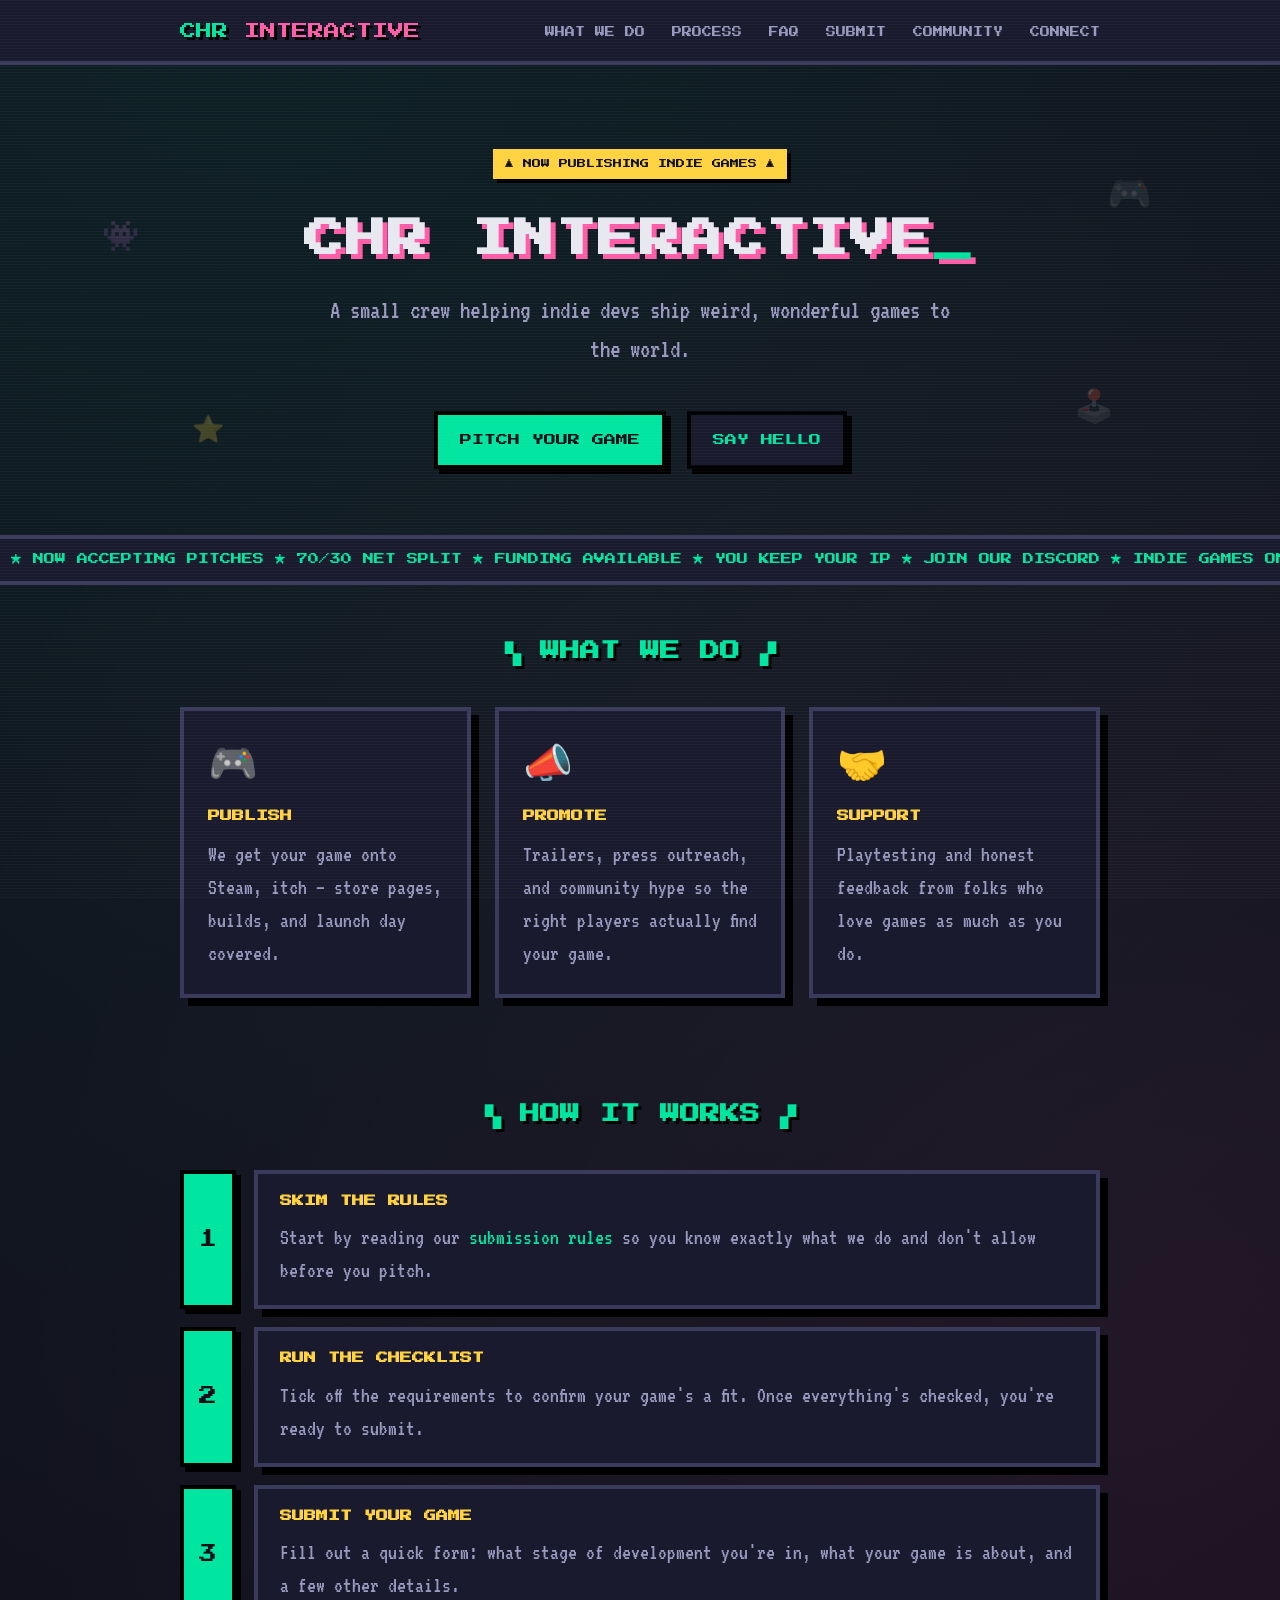
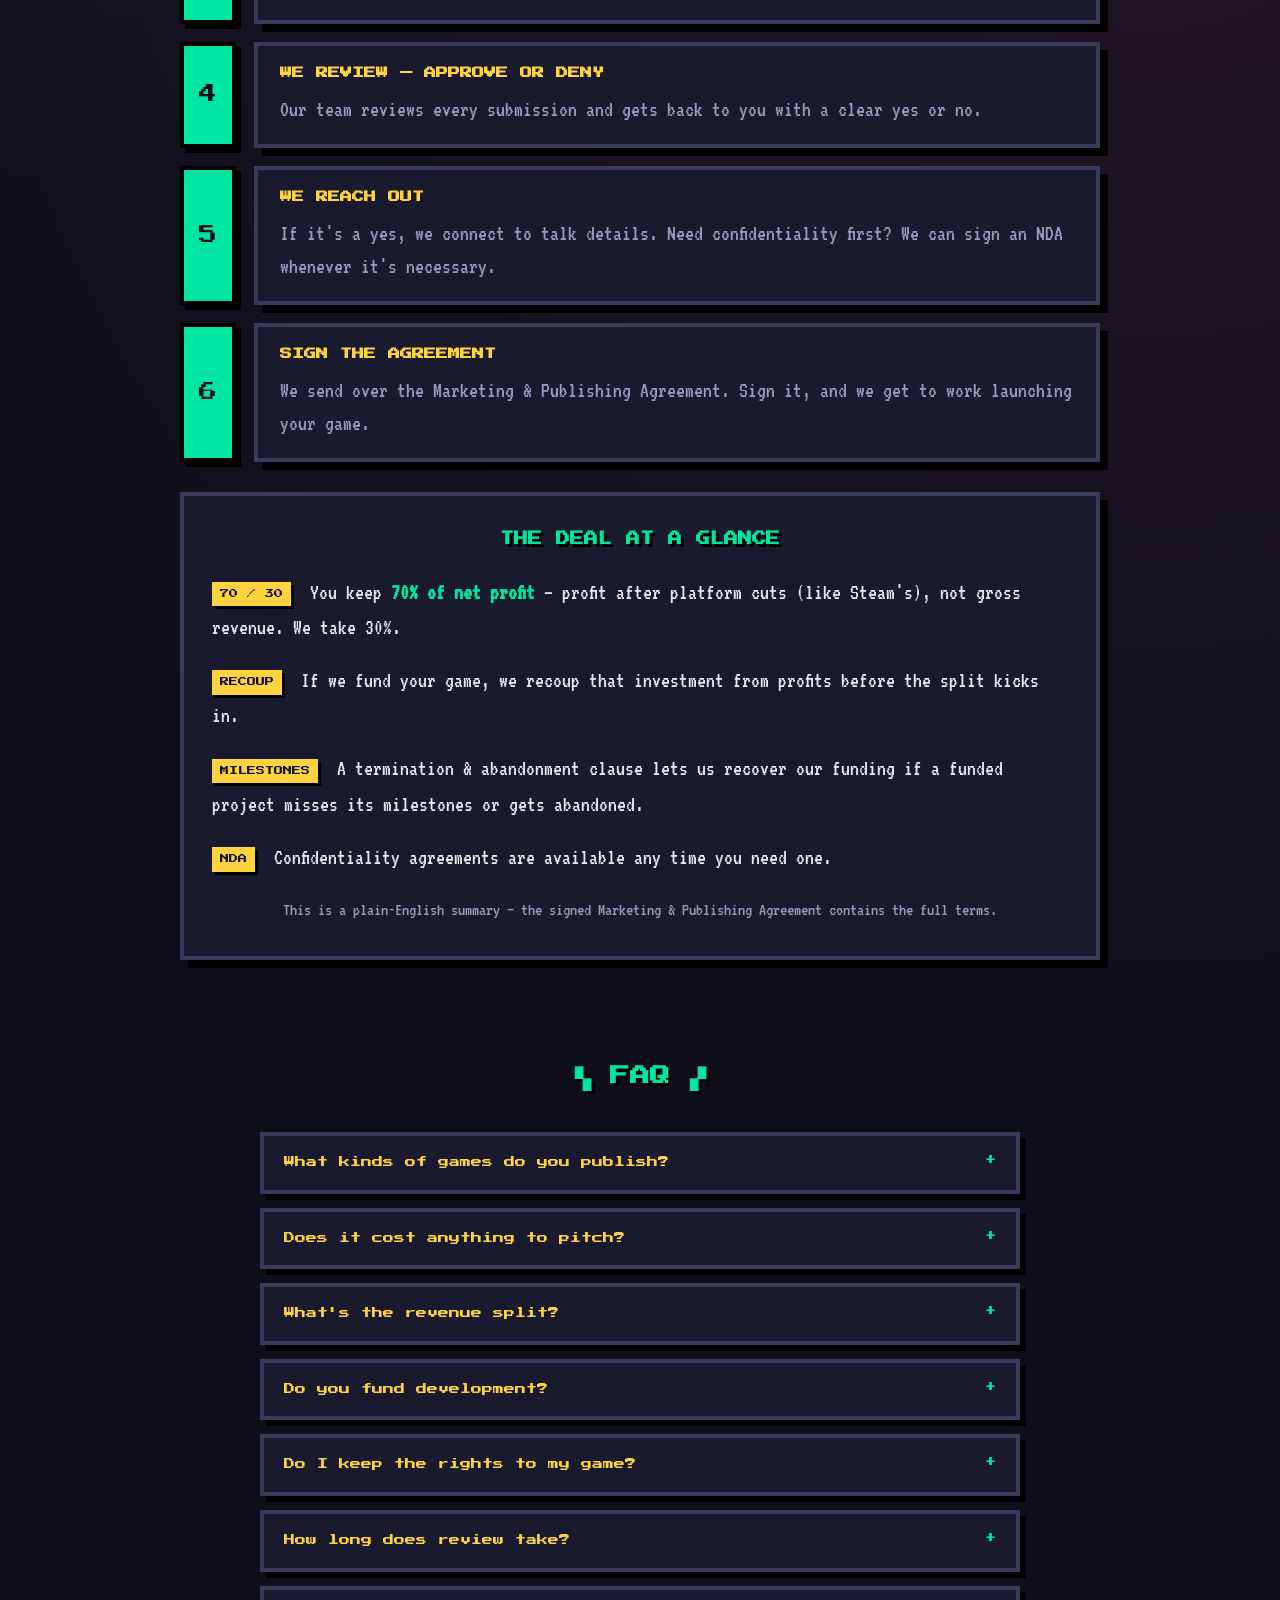
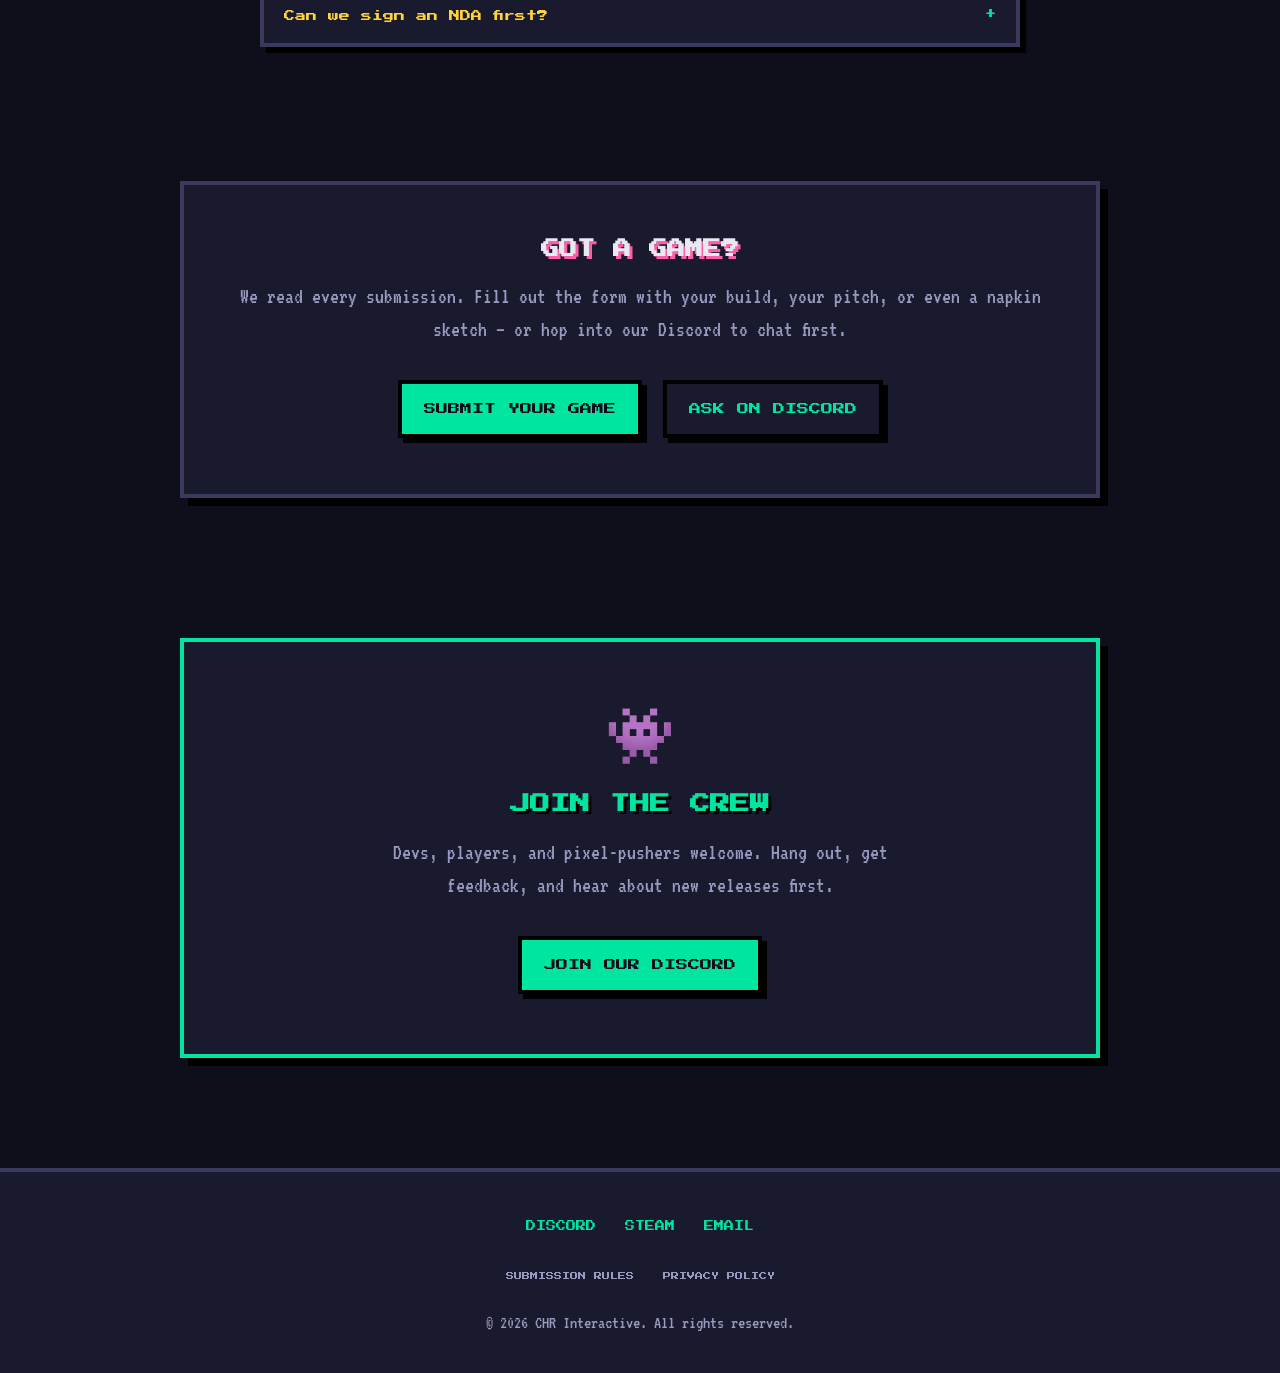
==== index.html @ 5a2d6a87 "Add easter eggs, FAQ, and retro flair - Konami code easter egg: pixel confetti + achievement toast (" ====
<!doctype html>
<html lang="en">
<head>
<meta charset="utf-8" />
<meta name="viewport" content="width=device-width, initial-scale=1" />

<title>CHR Interactive — Indie Game Publishing</title>
<meta name="description" content="CHR Interactive is a small indie game publishing group. We help developers publish, promote, and support their games." />
<meta name="author" content="CHR Interactive" />
<meta name="theme-color" content="#0f0f1b" />
<link rel="canonical" href="https://chrinteractive.com/" />

<!-- Open Graph / social sharing -->
<meta property="og:type" content="website" />
<meta property="og:site_name" content="CHR Interactive" />
<meta property="og:title" content="CHR Interactive — Indie Game Publishing" />
<meta property="og:description" content="A small indie game publishing group helping developers publish, promote, and support their games." />
<meta property="og:url" content="https://chrinteractive.com/" />
<meta property="og:image" content="https://chrinteractive.com/og-image.png" />
<meta name="twitter:card" content="summary_large_image" />
<meta name="twitter:title" content="CHR Interactive — Indie Game Publishing" />
<meta name="twitter:description" content="A small indie game publishing group helping developers publish, promote, and support their games." />
<meta name="twitter:image" content="https://chrinteractive.com/og-image.png" />

<link rel="icon" type="image/png" href="favicon.png" />
<link rel="apple-touch-icon" href="favicon-180.png" />

<link rel="preconnect" href="https://fonts.googleapis.com" />
<link rel="preconnect" href="https://fonts.gstatic.com" crossorigin />
<link href="https://fonts.googleapis.com/css2?family=Press+Start+2P&family=VT323&display=swap" rel="stylesheet" />

<link rel="stylesheet" href="css/index-style.css" />
</head>
<body>

<header class="nav">
  <div class="nav-inner">
    <a href="index.html" class="logo">CHR<span> INTERACTIVE</span></a>
    <nav class="links">
      <a href="#what">WHAT WE DO</a>
      <a href="#process">PROCESS</a>
      <a href="#faq">FAQ</a>
      <a href="submit.html">SUBMIT</a>
      <a href="#community">COMMUNITY</a>
      <a href="#connect">CONNECT</a>
    </nav>
  </div>
</header>

<section class="hero">
  <div class="sprites" aria-hidden="true">
    <span class="sprite s1">👾</span>
    <span class="sprite s2">🎮</span>
    <span class="sprite s3">⭐</span>
    <span class="sprite s4">🕹️</span>
  </div>
  <div class="wrap">
    <div class="badge">▲ NOW PUBLISHING INDIE GAMES ▲</div>
    <h1>CHR INTERACTIVE<span class="cursor">_</span></h1>
    <p class="tagline">A small crew helping indie devs ship weird, wonderful games to the world.</p>
    <div>
      <a class="btn btn-primary" href="submit.html">PITCH YOUR GAME</a>
      <a class="btn btn-secondary" href="https://discord.gg/XTZpM9Cbn4" target="_blank" rel="noopener">SAY HELLO</a>
    </div>
  </div>
</section>

<div class="ticker" aria-hidden="true">
  <div class="ticker-track">
    <span>&nbsp;★ NOW ACCEPTING PITCHES ★ 70/30 NET SPLIT ★ FUNDING AVAILABLE ★ YOU KEEP YOUR IP ★ JOIN OUR DISCORD ★ INDIE GAMES ONLY ★&nbsp;</span>
    <span>&nbsp;★ NOW ACCEPTING PITCHES ★ 70/30 NET SPLIT ★ FUNDING AVAILABLE ★ YOU KEEP YOUR IP ★ JOIN OUR DISCORD ★ INDIE GAMES ONLY ★&nbsp;</span>
  </div>
</div>

<section id="what">
  <div class="wrap">
    <h2 class="section-title">▚ WHAT WE DO ▞</h2>
    <div class="grid">
      <div class="panel card">
        <div class="icon">🎮</div>
        <h3>PUBLISH</h3>
        <p>We get your game onto Steam, itch — store pages, builds, and launch day covered.</p>
      </div>
      <div class="panel card">
        <div class="icon">📣</div>
        <h3>PROMOTE</h3>
        <p>Trailers, press outreach, and community hype so the right players actually find your game.</p>
      </div>
      <div class="panel card">
        <div class="icon">🤝</div>
        <h3>SUPPORT</h3>
        <p>Playtesting and honest feedback from folks who love games as much as you do.</p>
      </div>
    </div>
  </div>
</section>

<section id="process">
  <div class="wrap">
    <h2 class="section-title">▚ HOW IT WORKS ▞</h2>

    <ol class="steps">
      <li class="step">
        <div class="step-num">1</div>
        <div class="panel step-body">
          <h3>SKIM THE RULES</h3>
          <p>Start by reading our <a href="rules.html">submission rules</a> so you know exactly what we do and don't allow before you pitch.</p>
        </div>
      </li>
      <li class="step">
        <div class="step-num">2</div>
        <div class="panel step-body">
          <h3>RUN THE CHECKLIST</h3>
          <p>Tick off the requirements to confirm your game's a fit. Once everything's checked, you're ready to submit.</p>
        </div>
      </li>
      <li class="step">
        <div class="step-num">3</div>
        <div class="panel step-body">
          <h3>SUBMIT YOUR GAME</h3>
          <p>Fill out a quick form: what stage of development you're in, what your game is about, and a few other details.</p>
        </div>
      </li>
      <li class="step">
        <div class="step-num">4</div>
        <div class="panel step-body">
          <h3>WE REVIEW &mdash; APPROVE OR DENY</h3>
          <p>Our team reviews every submission and gets back to you with a clear yes or no.</p>
        </div>
      </li>
      <li class="step">
        <div class="step-num">5</div>
        <div class="panel step-body">
          <h3>WE REACH OUT</h3>
          <p>If it's a yes, we connect to talk details. Need confidentiality first? We can sign an NDA whenever it's necessary.</p>
        </div>
      </li>
      <li class="step">
        <div class="step-num">6</div>
        <div class="panel step-body">
          <h3>SIGN THE AGREEMENT</h3>
          <p>We send over the Marketing &amp; Publishing Agreement. Sign it, and we get to work launching your game.</p>
        </div>
      </li>
    </ol>

    <div class="panel deal">
      <h3>THE DEAL AT A GLANCE</h3>
      <ul>
        <li><span class="tag">70 / 30</span> You keep <b>70% of net profit</b> &mdash; profit after platform cuts (like Steam's), not gross revenue. We take 30%.</li>
        <li><span class="tag">RECOUP</span> If we fund your game, we recoup that investment from profits before the split kicks in.</li>
        <li><span class="tag">MILESTONES</span> A termination &amp; abandonment clause lets us recover our funding if a funded project misses its milestones or gets abandoned.</li>
        <li><span class="tag">NDA</span> Confidentiality agreements are available any time you need one.</li>
      </ul>
      <p class="fineprint">This is a plain-English summary &mdash; the signed Marketing &amp; Publishing Agreement contains the full terms.</p>
    </div>
  </div>
</section>

<section id="faq">
  <div class="wrap">
    <h2 class="section-title">▚ FAQ ▞</h2>
    <div class="faq">
      <details class="faq-item">
        <summary>What kinds of games do you publish?</summary>
        <p>Original indie games with a clear hook &mdash; any genre. We focus on PC/Steam and itch.io, and we're open to console ports where it makes sense.</p>
      </details>
      <details class="faq-item">
        <summary>Does it cost anything to pitch?</summary>
        <p>Nope. Pitching is completely free, and we read every submission that comes in.</p>
      </details>
      <details class="faq-item">
        <summary>What's the revenue split?</summary>
        <p>70/30 in your favor, calculated on <b>net</b> profit &mdash; that's after platform cuts (like Steam's 30%), not gross revenue.</p>
      </details>
      <details class="faq-item">
        <summary>Do you fund development?</summary>
        <p>Sometimes &mdash; it's case by case. If we do fund your game, we recoup that investment from profits before the split kicks in.</p>
      </details>
      <details class="faq-item">
        <summary>Do I keep the rights to my game?</summary>
        <p>Yes. You keep ownership of your game and its IP. We handle publishing and marketing under the agreement &mdash; we don't take your game from you.</p>
      </details>
      <details class="faq-item">
        <summary>How long does review take?</summary>
        <p>We aim to get back to you within a couple of weeks. Busy stretches can take a little longer, but you'll always hear from us.</p>
      </details>
      <details class="faq-item">
        <summary>Can we sign an NDA first?</summary>
        <p>Absolutely. Flag it on your submission and we'll sort out a confidentiality agreement before you share anything sensitive.</p>
      </details>
    </div>
  </div>
</section>

<section id="pitch">
  <div class="wrap">
    <div class="panel cta">
      <h2>GOT A GAME?</h2>
      <p>We read every submission. Fill out the form with your build, your pitch, or even a napkin sketch &mdash; or hop into our Discord to chat first.</p>
      <a class="btn btn-primary" href="submit.html">SUBMIT YOUR GAME</a>
      <a class="btn btn-secondary" href="https://discord.gg/XTZpM9Cbn4" target="_blank" rel="noopener">ASK ON DISCORD</a>
    </div>
  </div>
</section>

<section id="community">
  <div class="wrap">
    <div class="panel community">
      <div class="community-icon">👾</div>
      <h2>JOIN THE CREW</h2>
      <p>Devs, players, and pixel-pushers welcome. Hang out, get feedback, and hear about new releases first.</p>
      <a class="btn btn-primary" href="https://discord.gg/XTZpM9Cbn4" target="_blank" rel="noopener">JOIN OUR DISCORD</a>
    </div>
  </div>
</section>

<footer id="connect">
  <div class="social">
    <a href="https://discord.gg/XTZpM9Cbn4" target="_blank" rel="noopener">DISCORD</a>
    <a href="https://steamcommunity.com/groups/chrinteractive" target="_blank" rel="noopener">STEAM</a>
    <a href="mailto:contact@chrinteractive.com">EMAIL</a>
  </div>
  <div class="footer-nav">
    <a href="rules.html">SUBMISSION RULES</a>
    <a href="privacy.html">PRIVACY POLICY</a>
  </div>
  <div class="copy">© 2026 CHR Interactive. All rights reserved.</div>
</footer>

<script src="js/site.js" defer></script>
</body>
</html>
---- css/index-style.css ----
/* ============================================================= *
 * THEME TOKENS — change these to re-skin the whole site         *
 * ============================================================= */
:root {
  --bg:        #0f0f1b;   /* page background        */
  --bg-panel:  #1a1a2e;   /* card / panel fill      */
  --ink:       #e8e8f0;   /* main text              */
  --ink-dim:   #9a9ac0;   /* muted text            */
  --accent:    #00e5a0;   /* primary accent (green) */
  --accent-2:  #ff5ca8;   /* secondary accent (pink)*/
  --accent-3:  #ffd23f;   /* highlight (yellow)     */
  --border:    #3a3a5c;   /* pixel borders          */
  --shadow:    #000000;   /* hard drop shadow       */
}

* { box-sizing: border-box; }

html { scroll-behavior: smooth; }

body {
  margin: 0;
  background:
    radial-gradient(circle at 20% 0%, rgba(0,229,160,0.08), transparent 40%),
    radial-gradient(circle at 90% 30%, rgba(255,92,168,0.08), transparent 40%),
    var(--bg);
  color: var(--ink);
  font-family: 'VT323', monospace;
  font-size: 22px;
  line-height: 1.5;
  -webkit-font-smoothing: none;
  image-rendering: pixelated;
}

/* Faint CRT scanline overlay */
body::after {
  content: "";
  position: fixed;
  inset: 0;
  pointer-events: none;
  background: repeating-linear-gradient(
    to bottom,
    rgba(255,255,255,0.03) 0px,
    rgba(255,255,255,0.03) 1px,
    transparent 1px,
    transparent 3px
  );
  z-index: 9999;
}

h1, h2, h3, .pixel {
  font-family: 'Press Start 2P', monospace;
  line-height: 1.6;
}

a { color: var(--accent); text-decoration: none; }
a:hover { color: var(--accent-3); }

/* ---- Cursor + interaction states ---- */
a, button, .btn, select, .check, .single-check, input[type="checkbox"] { cursor: pointer; }
button:disabled, .btn:disabled { cursor: not-allowed; opacity: 0.6; }
/* clear keyboard-focus outline for accessibility */
a:focus-visible, button:focus-visible, .btn:focus-visible,
input:focus-visible, select:focus-visible, textarea:focus-visible {
  outline: 3px solid var(--accent-3);
  outline-offset: 2px;
}

.wrap { max-width: 960px; margin: 0 auto; padding: 0 20px; }

/* ---- Pixel border + hard shadow helper ---- */
.panel {
  background: var(--bg-panel);
  border: 4px solid var(--border);
  box-shadow: 8px 8px 0 var(--shadow);
}

/* ============================================================= *
 * NAV                                                           *
 * ============================================================= */
header.nav {
  border-bottom: 4px solid var(--border);
  background: var(--bg-panel);
  position: sticky;
  top: 0;
  z-index: 50;
}
.nav-inner {
  display: flex;
  align-items: center;
  justify-content: space-between;
  padding: 14px 20px;
  max-width: 960px;
  margin: 0 auto;
}
.logo {
  font-family: 'Press Start 2P', monospace;
  font-size: 16px;
  color: var(--accent);
  text-shadow: 3px 3px 0 var(--shadow);
}
.logo span { color: var(--accent-2); }
nav.links a {
  font-family: 'Press Start 2P', monospace;
  font-size: 10px;
  color: var(--ink-dim);
  margin-left: 18px;
}
nav.links a:hover { color: var(--accent-3); }

/* ============================================================= *
 * HERO                                                          *
 * ============================================================= */
.hero {
  text-align: center;
  padding: 80px 0 60px;
}
.hero .badge {
  display: inline-block;
  font-family: 'Press Start 2P', monospace;
  font-size: 9px;
  color: var(--bg);
  background: var(--accent-3);
  padding: 8px 12px;
  margin-bottom: 28px;
  box-shadow: 4px 4px 0 var(--shadow);
}
.hero h1 {
  font-size: 40px;
  margin: 0 0 20px;
  color: var(--ink);
  text-shadow: 5px 5px 0 var(--accent-2);
  letter-spacing: 2px;
}
.hero .tagline {
  font-size: 26px;
  color: var(--ink-dim);
  max-width: 620px;
  margin: 0 auto 36px;
}
.cursor { color: var(--accent); animation: blink 1s steps(2) infinite; }
@keyframes blink { 50% { opacity: 0; } }

.btn {
  display: inline-block;
  font-family: 'Press Start 2P', monospace;
  font-size: 12px;
  padding: 16px 22px;
  margin: 6px;
  border: 4px solid var(--shadow);
  box-shadow: 5px 5px 0 var(--shadow);
  transition: transform .05s, box-shadow .05s;
}
.btn:active { transform: translate(5px,5px); box-shadow: 0 0 0 var(--shadow); }
.btn-primary   { background: var(--accent);   color: var(--bg); }
.btn-primary:hover { color: var(--bg); background: var(--accent-3); }
.btn-secondary { background: var(--bg-panel); color: var(--accent); }
.btn-secondary:hover { color: var(--accent-3); }

/* ============================================================= *
 * SECTIONS                                                      *
 * ============================================================= */
section { padding: 50px 0; }
.section-title {
  font-size: 20px;
  color: var(--accent);
  text-align: center;
  margin: 0 0 40px;
  text-shadow: 3px 3px 0 var(--shadow);
}

.grid {
  display: grid;
  grid-template-columns: repeat(3, 1fr);
  gap: 24px;
}
.card { padding: 24px; }
.card .icon { font-size: 40px; margin-bottom: 12px; }
.card h3 { font-size: 12px; color: var(--accent-3); margin: 0 0 12px; }
.card p { color: var(--ink-dim); margin: 0; }

/* CTA band */
.cta {
  text-align: center;
  padding: 50px 30px;
  margin: 20px 0;
}
.cta h2 { font-size: 18px; margin: 0 0 16px; text-shadow: 3px 3px 0 var(--accent-2); }
.cta p { color: var(--ink-dim); margin: 0 0 28px; }

/* ============================================================= *
 * HOW IT WORKS — step timeline + deal panel                     *
 * ============================================================= */
.steps { list-style: none; margin: 0 0 30px; padding: 0; }
.step {
  display: flex;
  align-items: stretch;
  gap: 18px;
  margin-bottom: 18px;
}
.step-num {
  flex: 0 0 auto;
  width: 56px;
  display: flex;
  align-items: center;
  justify-content: center;
  font-family: 'Press Start 2P', monospace;
  font-size: 18px;
  color: var(--bg);
  background: var(--accent);
  border: 4px solid var(--shadow);
  box-shadow: 5px 5px 0 var(--shadow);
}
.step-body { flex: 1; padding: 18px 22px; }
.step-body h3 { font-size: 12px; color: var(--accent-3); margin: 0 0 10px; }
.step-body p { color: var(--ink-dim); margin: 0; }

.deal { padding: 32px 28px; }
.deal h3 {
  font-size: 14px;
  color: var(--accent);
  text-shadow: 3px 3px 0 var(--shadow);
  margin: 0 0 24px;
  text-align: center;
}
.deal ul { list-style: none; margin: 0; padding: 0; }
.deal li { color: var(--ink); margin-bottom: 18px; line-height: 1.6; }
.deal li b { color: var(--accent); }
.tag {
  display: inline-block;
  font-family: 'Press Start 2P', monospace;
  font-size: 9px;
  color: var(--bg);
  background: var(--accent-3);
  padding: 5px 8px;
  margin-right: 10px;
  box-shadow: 3px 3px 0 var(--shadow);
  vertical-align: middle;
  white-space: nowrap;
}
.fineprint {
  color: var(--ink-dim);
  font-size: 18px;
  text-align: center;
  margin: 22px 0 0;
}

/* ============================================================= *
 * COMMUNITY BANNER                                              *
 * ============================================================= */
.community {
  text-align: center;
  padding: 54px 30px;
  margin: 20px 0;
  border-color: var(--accent);
}
.community-icon { font-size: 56px; margin-bottom: 8px; }
.community h2 {
  font-size: 20px;
  margin: 0 0 16px;
  color: var(--accent);
  text-shadow: 3px 3px 0 var(--shadow);
}
.community p {
  color: var(--ink-dim);
  max-width: 560px;
  margin: 0 auto 28px;
}

/* ============================================================= *
 * SUBMIT FORM PAGE                                              *
 * ============================================================= */
.form-intro { text-align: center; padding: 60px 0 10px; }
.form-intro h1 {
  font-size: 28px;
  margin: 0 0 18px;
  color: var(--ink);
  text-shadow: 4px 4px 0 var(--accent-2);
  letter-spacing: 2px;
}
.form-intro p { color: var(--ink-dim); max-width: 640px; margin: 0 auto; }

.form-wrap { max-width: 720px; margin: 0 auto; padding: 30px 20px 60px; }
.form-card { padding: 32px 28px; }

.field { margin-bottom: 24px; }
.field .lbl {
  display: block;
  font-family: 'Press Start 2P', monospace;
  font-size: 10px;
  color: var(--accent-3);
  margin-bottom: 12px;
  line-height: 1.5;
}
.field .req { color: var(--accent-2); }

.field input[type="text"],
.field input[type="email"],
.field input[type="number"],
.field select,
.field textarea {
  width: 100%;
  font-family: 'VT323', monospace;
  font-size: 20px;
  color: var(--ink);
  background: var(--bg);
  border: 3px solid var(--border);
  padding: 12px 14px;
}
.field textarea { min-height: 120px; resize: vertical; }
.field input::placeholder,
.field textarea::placeholder { color: #63638a; }
.field input:focus,
.field select:focus,
.field textarea:focus {
  outline: none;
  border-color: var(--accent);
  box-shadow: 4px 4px 0 var(--shadow);
}
.field .hint { color: var(--ink-dim); font-size: 16px; margin-top: 6px; }

.checks {
  display: grid;
  grid-template-columns: repeat(2, 1fr);
  gap: 10px;
}
.check, .single-check {
  display: flex;
  align-items: center;
  gap: 10px;
  color: var(--ink);
}
.single-check { align-items: flex-start; }
.check input, .single-check input {
  width: 20px;
  height: 20px;
  accent-color: var(--accent);
  flex: 0 0 auto;
}

.submit-row { text-align: center; margin-top: 10px; }

/* Success screen shown after a submission goes through */
.submit-success { text-align: center; padding: 56px 30px; }
.submit-success .success-icon {
  display: inline-block;
  font-family: 'Press Start 2P', monospace;
  font-size: 26px;
  color: var(--bg);
  background: var(--accent);
  padding: 16px 20px;
  box-shadow: 6px 6px 0 var(--shadow);
  margin-bottom: 26px;
}
.submit-success h2 {
  font-size: 22px;
  margin: 0 0 18px;
  color: var(--ink);
  text-shadow: 4px 4px 0 var(--accent-2);
  letter-spacing: 2px;
}
.submit-success p { color: var(--ink-dim); max-width: 520px; margin: 0 auto 30px; }
.success-actions .btn { margin: 6px; }
.form-status {
  font-family: 'Press Start 2P', monospace;
  font-size: 11px;
  line-height: 1.7;
  margin: 20px auto 0;
  max-width: 520px;
}
.form-status.ok { color: var(--accent); }
.form-status.err { color: var(--accent-2); }
.form-status.sending { color: var(--accent-3); }

/* spam honeypot — hidden from humans */
.hp { position: absolute; left: -9999px; opacity: 0; }

@media (max-width: 760px) {
  .checks { grid-template-columns: 1fr; }
  .form-intro h1 { font-size: 22px; }
}

/* ============================================================= *
 * 404 PAGE                                                      *
 * ============================================================= */
.notfound { text-align: center; padding: 90px 0 80px; }
.notfound .err-code {
  font-family: 'Press Start 2P', monospace;
  font-size: 72px;
  color: var(--accent);
  text-shadow: 6px 6px 0 var(--accent-2);
  letter-spacing: 4px;
  margin-bottom: 24px;
}
.notfound h1 {
  font-size: 24px;
  color: var(--ink);
  text-shadow: 3px 3px 0 var(--shadow);
  margin: 0 0 20px;
}
.notfound p { color: var(--ink-dim); max-width: 520px; margin: 0 auto 34px; }
.notfound-actions .btn { margin: 6px; }
@media (max-width: 760px) { .notfound .err-code { font-size: 48px; } }

/* ============================================================= *
 * LEGAL / RULES PAGES                                           *
 * ============================================================= */
.legal { max-width: 820px; margin: 0 auto; padding: 20px 20px 50px; }
.legal .panel { padding: 32px 30px; margin-bottom: 24px; }
.legal h3 {
  font-family: 'Press Start 2P', monospace;
  font-size: 13px;
  color: var(--accent-3);
  margin: 0 0 20px;
  line-height: 1.6;
}
.legal p { color: var(--ink-dim); margin: 0 0 16px; }
.legal ol, .legal ul { color: var(--ink-dim); margin: 0 0 8px; padding-left: 24px; }
.legal li { margin-bottom: 12px; line-height: 1.6; }
.legal b { color: var(--accent); }
.legal a { color: var(--accent); }
.legal a:hover { color: var(--accent-3); }

.checklist { list-style: none; padding-left: 4px; }
.checklist li { position: relative; padding-left: 34px; }
.checklist li::before {
  content: "✓";
  position: absolute;
  left: 0;
  top: -2px;
  color: var(--bg);
  background: var(--accent);
  font-family: 'Press Start 2P', monospace;
  font-size: 10px;
  padding: 3px 5px;
  line-height: 1;
}
.legal .ready { color: var(--ink); margin-top: 18px; }
.legal .updated {
  color: var(--ink-dim);
  font-size: 16px;
  margin: 22px 0 0;
  text-align: center;
}

/* ============================================================= *
 * MARQUEE TICKER                                               *
 * ============================================================= */
.ticker {
  overflow: hidden;
  white-space: nowrap;
  background: var(--bg-panel);
  border-top: 4px solid var(--border);
  border-bottom: 4px solid var(--border);
}
.ticker-track {
  display: inline-flex;
  animation: ticker 24s linear infinite;
}
.ticker-track span {
  font-family: 'Press Start 2P', monospace;
  font-size: 11px;
  color: var(--accent);
  padding: 13px 0;
}
.ticker:hover .ticker-track { animation-play-state: paused; }
@keyframes ticker { from { transform: translateX(0); } to { transform: translateX(-50%); } }

/* ============================================================= *
 * HERO FLOATING SPRITES                                        *
 * ============================================================= */
.hero { position: relative; overflow: hidden; }
.hero .wrap { position: relative; z-index: 1; }
.sprites { position: absolute; inset: 0; pointer-events: none; z-index: 0; }
.sprite { position: absolute; opacity: 0.22; animation: float 6s ease-in-out infinite; }
.sprite.s1 { left: 8%;  top: 32%; font-size: 30px; animation-delay: 0s; }
.sprite.s2 { right: 10%; top: 22%; font-size: 36px; animation-delay: 1.2s; }
.sprite.s3 { left: 15%; bottom: 18%; font-size: 26px; animation-delay: 0.6s; }
.sprite.s4 { right: 13%; bottom: 22%; font-size: 32px; animation-delay: 1.8s; }
@keyframes float { 0%, 100% { transform: translateY(0); } 50% { transform: translateY(-16px); } }

/* ============================================================= *
 * FAQ ACCORDION                                                *
 * ============================================================= */
.faq { max-width: 760px; margin: 0 auto; }
.faq-item {
  background: var(--bg-panel);
  border: 4px solid var(--border);
  box-shadow: 6px 6px 0 var(--shadow);
  margin-bottom: 14px;
}
.faq-item summary {
  font-family: 'Press Start 2P', monospace;
  font-size: 11px;
  color: var(--accent-3);
  line-height: 1.6;
  padding: 18px 46px 18px 20px;
  cursor: pointer;
  position: relative;
  list-style: none;
}
.faq-item summary::-webkit-details-marker { display: none; }
.faq-item summary::after {
  content: "+";
  position: absolute;
  right: 20px;
  top: 16px;
  color: var(--accent);
}
.faq-item[open] summary::after { content: "–"; }
.faq-item p { color: var(--ink-dim); margin: 0; padding: 0 20px 20px; }

/* ============================================================= *
 * KONAMI EASTER EGG                                            *
 * ============================================================= */
.konami-toast {
  position: fixed;
  left: 50%;
  bottom: 40px;
  transform: translate(-50%, 40px);
  background: var(--bg-panel);
  border: 4px solid var(--accent);
  box-shadow: 6px 6px 0 var(--shadow);
  font-family: 'Press Start 2P', monospace;
  font-size: 12px;
  color: var(--accent-3);
  text-align: center;
  padding: 16px 24px;
  z-index: 10000;
  opacity: 0;
  transition: transform 0.3s steps(5), opacity 0.3s;
}
.konami-toast.show { transform: translate(-50%, 0); opacity: 1; }
.konami-toast span {
  display: block;
  margin-top: 10px;
  font-size: 10px;
  color: var(--accent);
}
.konami-pixel {
  position: fixed;
  top: -24px;
  z-index: 9998;
  pointer-events: none;
  animation-name: konami-fall;
  animation-timing-function: linear;
  animation-fill-mode: forwards;
}
@keyframes konami-fall {
  to { transform: translateY(106vh) rotate(360deg); opacity: 0.2; }
}

/* Respect users who prefer less motion */
@media (prefers-reduced-motion: reduce) {
  .ticker-track, .sprite { animation: none; }
}

/* ============================================================= *
 * FOOTER                                                        *
 * ============================================================= */
footer {
  border-top: 4px solid var(--border);
  background: var(--bg-panel);
  padding: 36px 20px;
  text-align: center;
  margin-top: 40px;
}
footer .social a {
  font-family: 'Press Start 2P', monospace;
  font-size: 10px;
  margin: 0 10px;
  display: inline-block;
  padding: 6px 0;
}
footer .footer-nav { margin-top: 16px; }
footer .footer-nav a {
  font-family: 'Press Start 2P', monospace;
  font-size: 8px;
  color: var(--ink-dim);
  margin: 0 10px;
  display: inline-block;
}
footer .footer-nav a:hover { color: var(--accent-3); }
footer .copy {
  color: var(--ink-dim);
  font-size: 18px;
  margin-top: 20px;
}

/* ---- Responsive ---- */
@media (max-width: 760px) {
  .grid { grid-template-columns: 1fr; }
  .hero h1 { font-size: 26px; }
  .hero .tagline { font-size: 22px; }
  nav.links { display: none; }
}
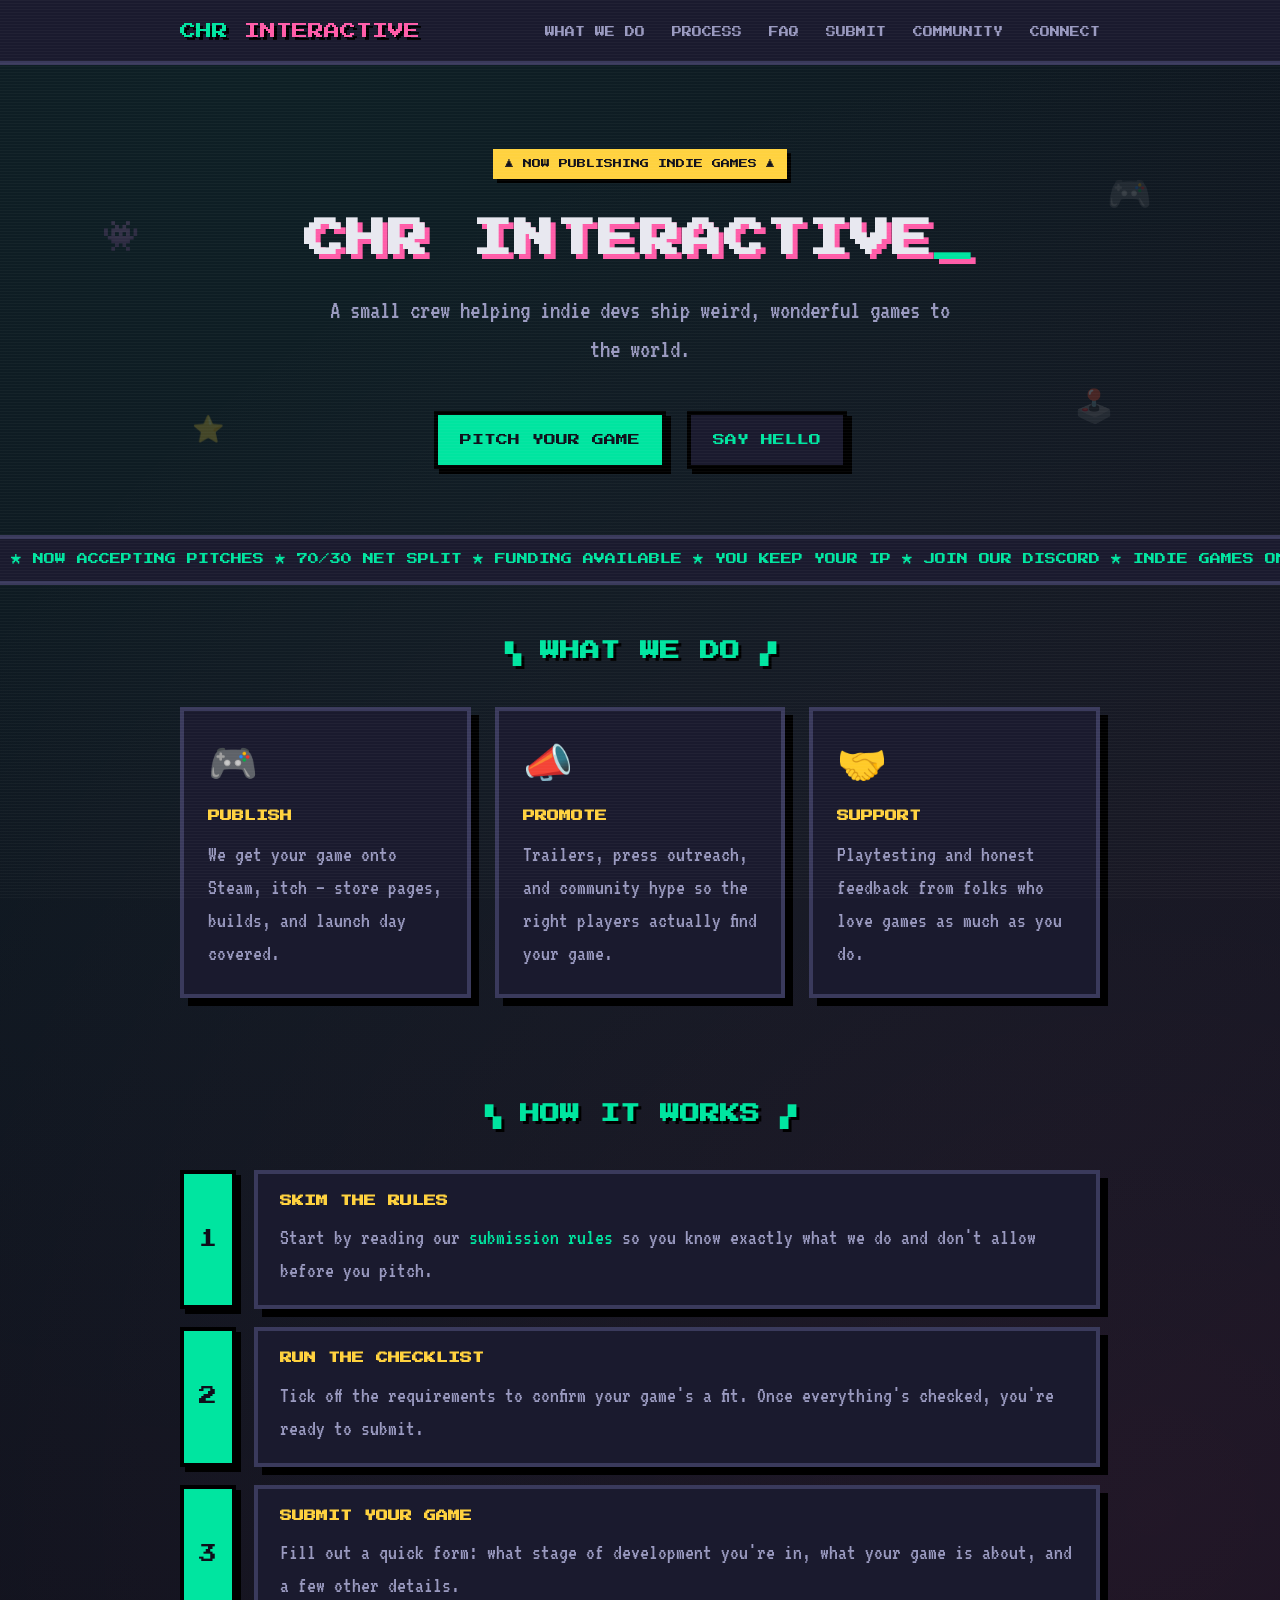
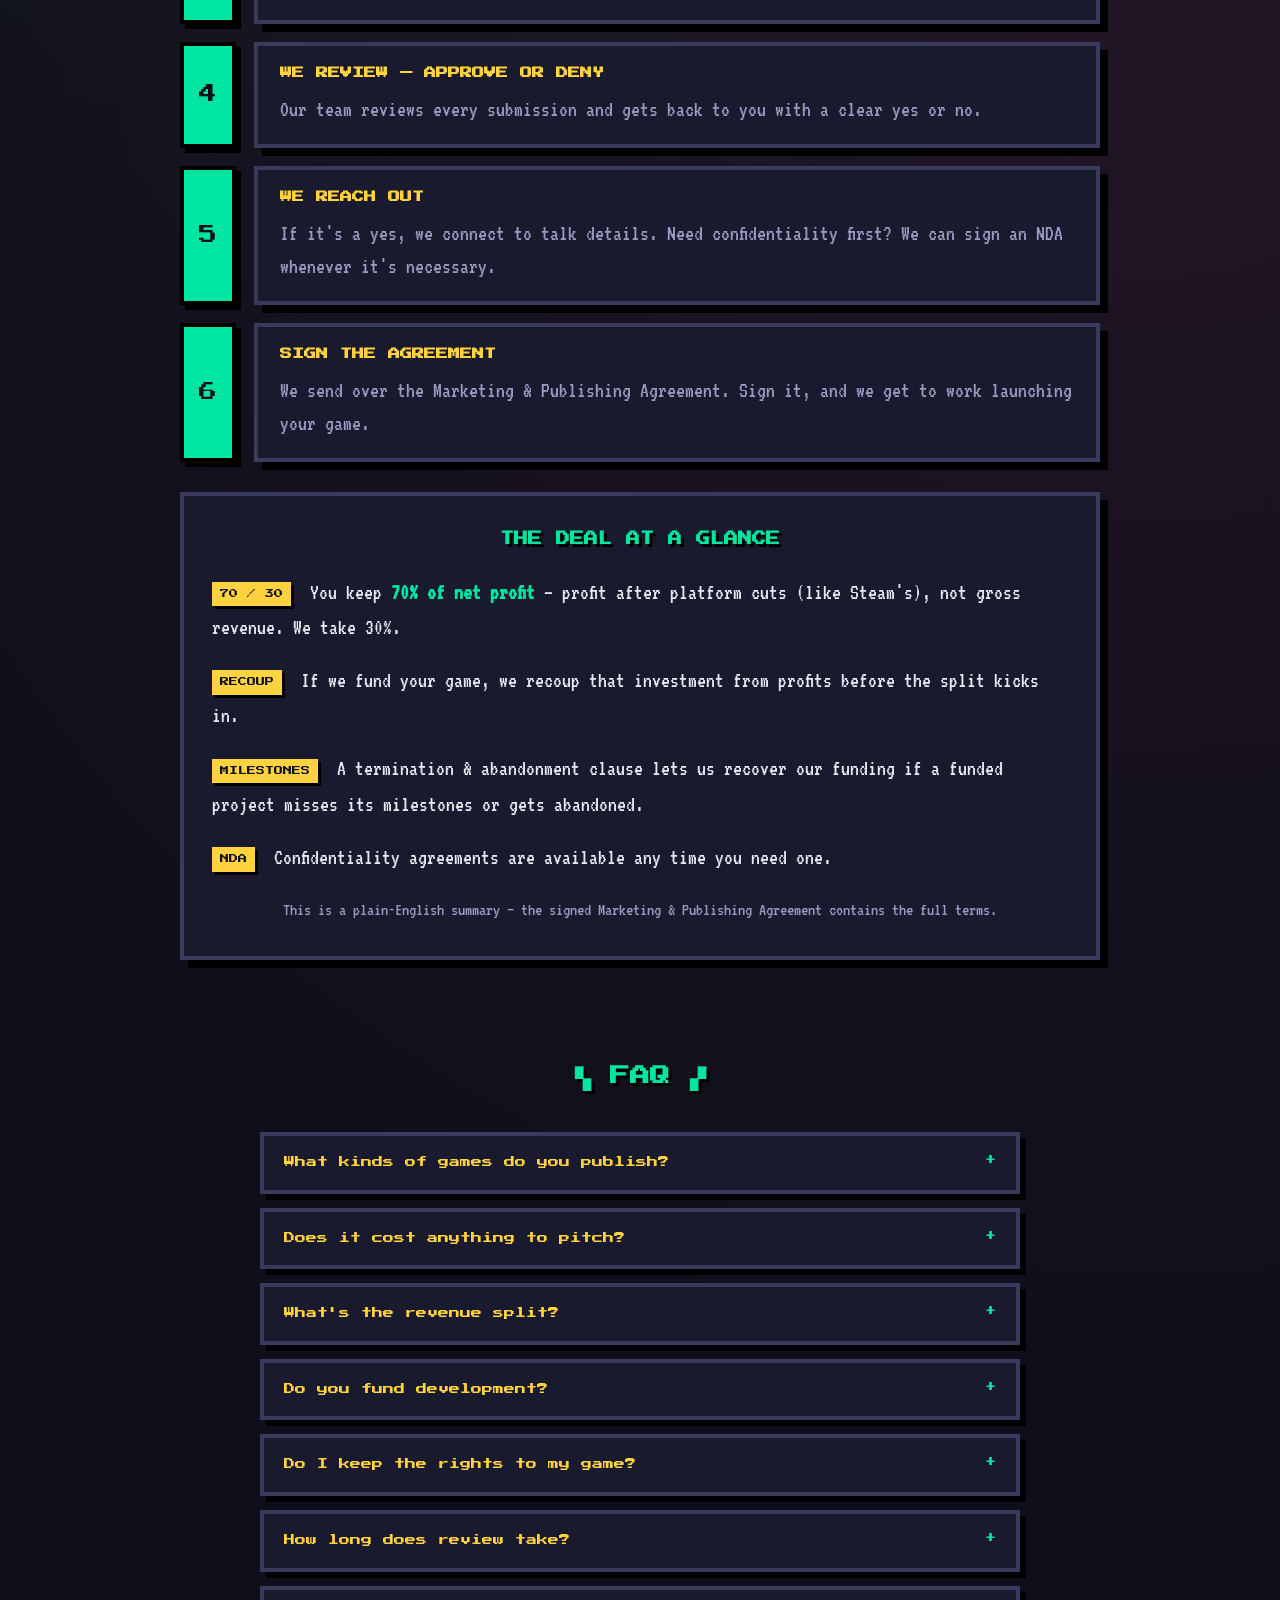
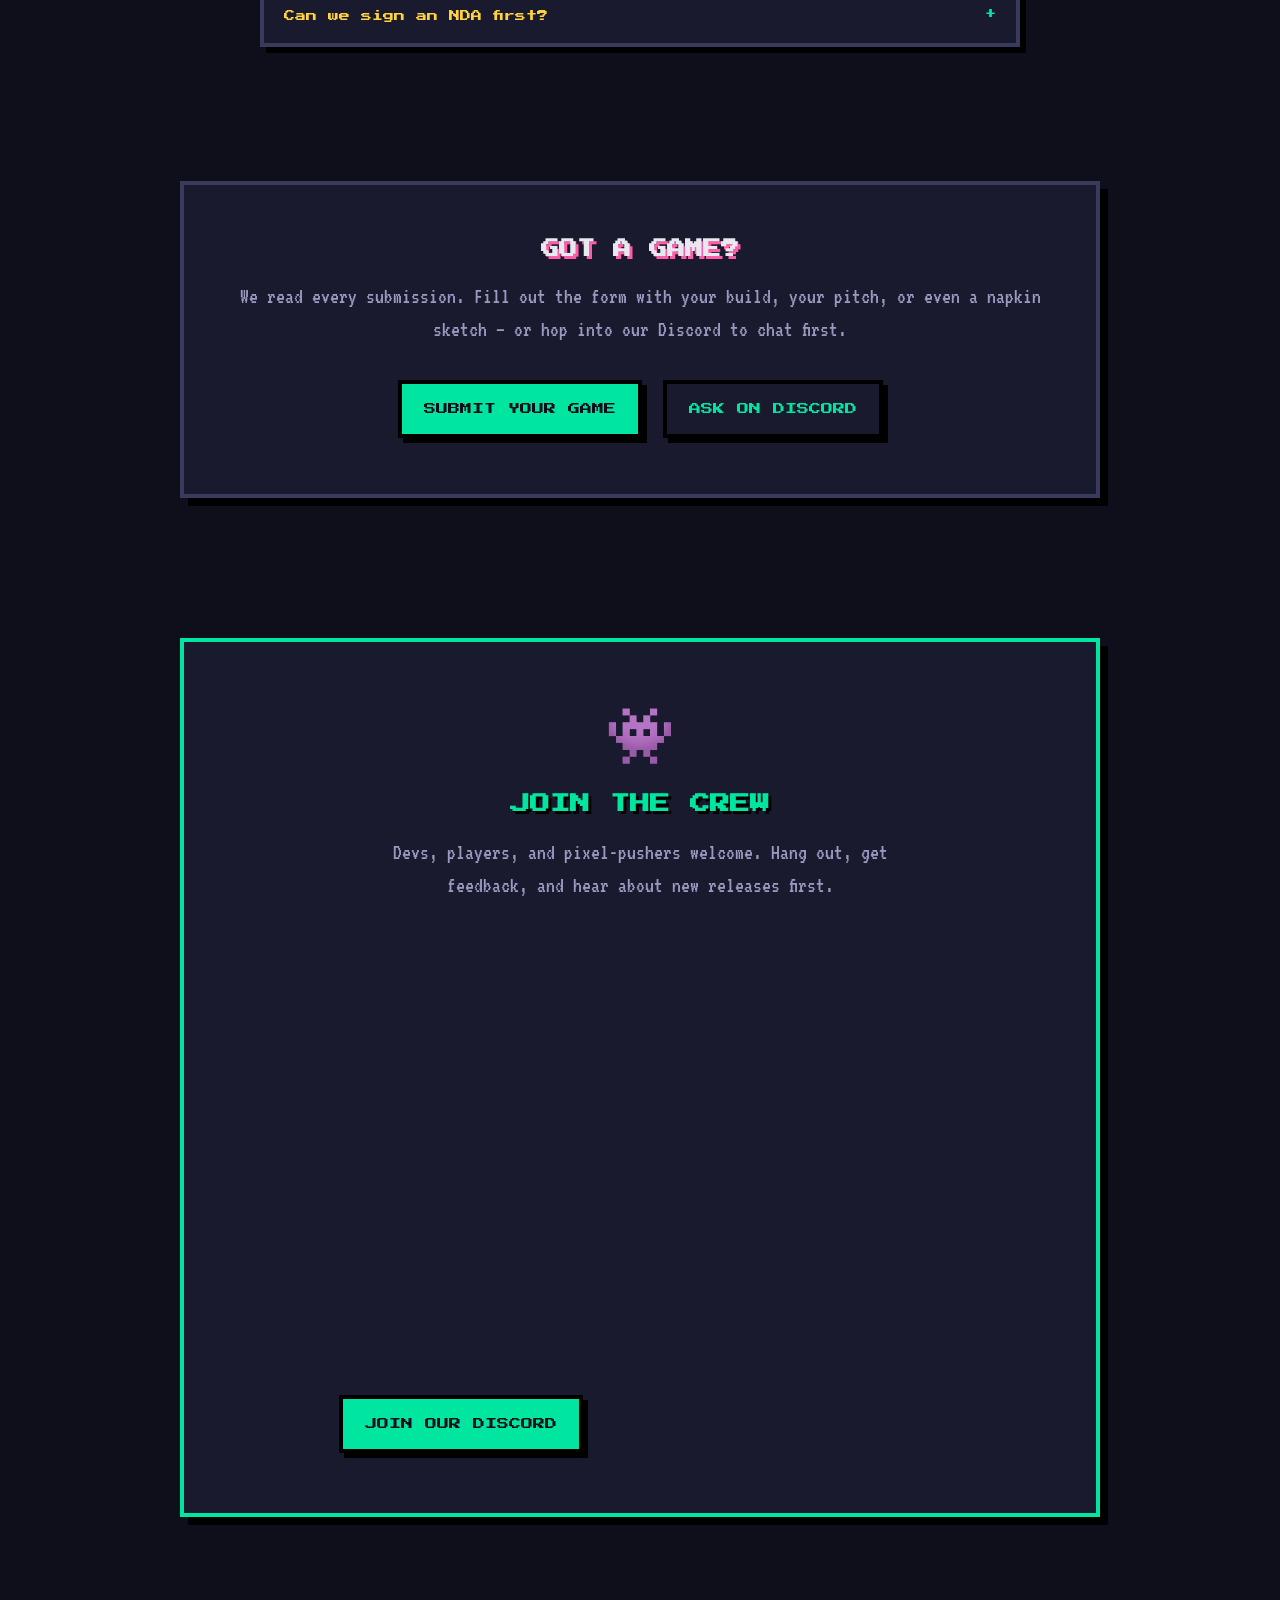
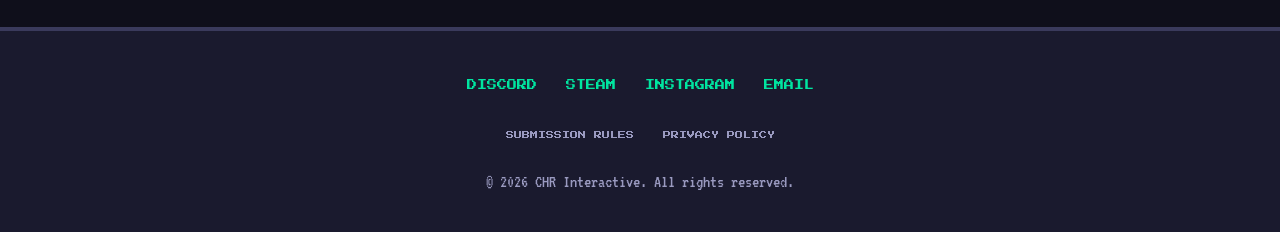
==== commit 3af2fd02: "Add Instagram link across the site Adds the Instagram profile to the footer on every page, the Organ" ====
--- a/index.html
+++ b/index.html
@@ -8,6 +8,8 @@
 <meta name="description" content="CHR Interactive is a small indie game publishing group. We help developers publish, promote, and support their games." />
 <meta name="author" content="CHR Interactive" />
 <meta name="theme-color" content="#0f0f1b" />
+<meta name="robots" content="index, follow" />
+<meta name="keywords" content="indie game publisher, game publishing, indie games, pitch your game, game marketing, Steam publishing, itch.io publisher" />
 <link rel="canonical" href="https://chrinteractive.com/" />
 
 <!-- Open Graph / social sharing -->
@@ -16,20 +18,56 @@
 <meta property="og:title" content="CHR Interactive — Indie Game Publishing" />
 <meta property="og:description" content="A small indie game publishing group helping developers publish, promote, and support their games." />
 <meta property="og:url" content="https://chrinteractive.com/" />
-<meta property="og:image" content="https://chrinteractive.com/og-image.png" />
+<meta property="og:image" content="https://chrinteractive.com/images/og-image.png" />
+<meta property="og:image:alt" content="CHR Interactive" />
+<meta property="og:locale" content="en_US" />
 <meta name="twitter:card" content="summary_large_image" />
 <meta name="twitter:title" content="CHR Interactive — Indie Game Publishing" />
 <meta name="twitter:description" content="A small indie game publishing group helping developers publish, promote, and support their games." />
-<meta name="twitter:image" content="https://chrinteractive.com/og-image.png" />
-
-<link rel="icon" type="image/png" href="favicon.png" />
-<link rel="apple-touch-icon" href="favicon-180.png" />
+<meta name="twitter:image" content="https://chrinteractive.com/images/og-image.png" />
+
+<link rel="icon" type="image/png" href="images/favicon.png" />
+<link rel="apple-touch-icon" href="images/favicon-180.png" />
 
 <link rel="preconnect" href="https://fonts.googleapis.com" />
 <link rel="preconnect" href="https://fonts.gstatic.com" crossorigin />
 <link href="https://fonts.googleapis.com/css2?family=Press+Start+2P&family=VT323&display=swap" rel="stylesheet" />
 
 <link rel="stylesheet" href="css/index-style.css" />
+
+<!-- Structured data for search engines and AI assistants -->
+<script type="application/ld+json">
+{
+  "@context": "https://schema.org",
+  "@type": "Organization",
+  "name": "CHR Interactive",
+  "url": "https://chrinteractive.com/",
+  "logo": "https://chrinteractive.com/images/favicon.png",
+  "image": "https://chrinteractive.com/images/og-image.png",
+  "description": "A small indie game publishing group that helps developers publish, promote, and support their games.",
+  "email": "contact@chrinteractive.com",
+  "sameAs": [
+    "https://discord.gg/XTZpM9Cbn4",
+    "https://steamcommunity.com/groups/chrinteractive",
+    "https://www.instagram.com/chrinteractive/"
+  ]
+}
+</script>
+<script type="application/ld+json">
+{
+  "@context": "https://schema.org",
+  "@type": "FAQPage",
+  "mainEntity": [
+    {"@type":"Question","name":"What kinds of games do you publish?","acceptedAnswer":{"@type":"Answer","text":"Original indie games with a clear hook — any genre. We focus on PC/Steam and itch.io, and we're open to console ports where it makes sense."}},
+    {"@type":"Question","name":"Does it cost anything to pitch?","acceptedAnswer":{"@type":"Answer","text":"No. Pitching is completely free, and we read every submission that comes in."}},
+    {"@type":"Question","name":"What's the revenue split?","acceptedAnswer":{"@type":"Answer","text":"70/30 in your favor, calculated on net profit — that's after platform cuts (like Steam's 30%), not gross revenue."}},
+    {"@type":"Question","name":"Do you fund development?","acceptedAnswer":{"@type":"Answer","text":"Sometimes — it's case by case. If we do fund your game, we recoup that investment from profits before the split kicks in."}},
+    {"@type":"Question","name":"Do I keep the rights to my game?","acceptedAnswer":{"@type":"Answer","text":"Yes. You keep ownership of your game and its IP. We handle publishing and marketing under the agreement — we don't take your game from you."}},
+    {"@type":"Question","name":"How long does review take?","acceptedAnswer":{"@type":"Answer","text":"We aim to get back to you within a couple of weeks. Busy stretches can take a little longer, but you'll always hear from us."}},
+    {"@type":"Question","name":"Can we sign an NDA first?","acceptedAnswer":{"@type":"Answer","text":"Absolutely. Flag it on your submission and we'll sort out a confidentiality agreement before you share anything sensitive."}}
+  ]
+}
+</script>
 </head>
 <body>
 
@@ -211,6 +249,7 @@
       <h2>JOIN THE CREW</h2>
       <p>Devs, players, and pixel-pushers welcome. Hang out, get feedback, and hear about new releases first.</p>
       <a class="btn btn-primary" href="https://discord.gg/XTZpM9Cbn4" target="_blank" rel="noopener">JOIN OUR DISCORD</a>
+      <iframe src="https://discord.com/widget?id=1536565482272858194&theme=dark" width="350" height="500" allowtransparency="true" frameborder="0" sandbox="allow-popups allow-popups-to-escape-sandbox allow-same-origin allow-scripts"></iframe>
     </div>
   </div>
 </section>
@@ -219,6 +258,7 @@
   <div class="social">
     <a href="https://discord.gg/XTZpM9Cbn4" target="_blank" rel="noopener">DISCORD</a>
     <a href="https://steamcommunity.com/groups/chrinteractive" target="_blank" rel="noopener">STEAM</a>
+    <a href="https://www.instagram.com/chrinteractive/" target="_blank" rel="noopener">INSTAGRAM</a>
     <a href="mailto:contact@chrinteractive.com">EMAIL</a>
   </div>
   <div class="footer-nav">
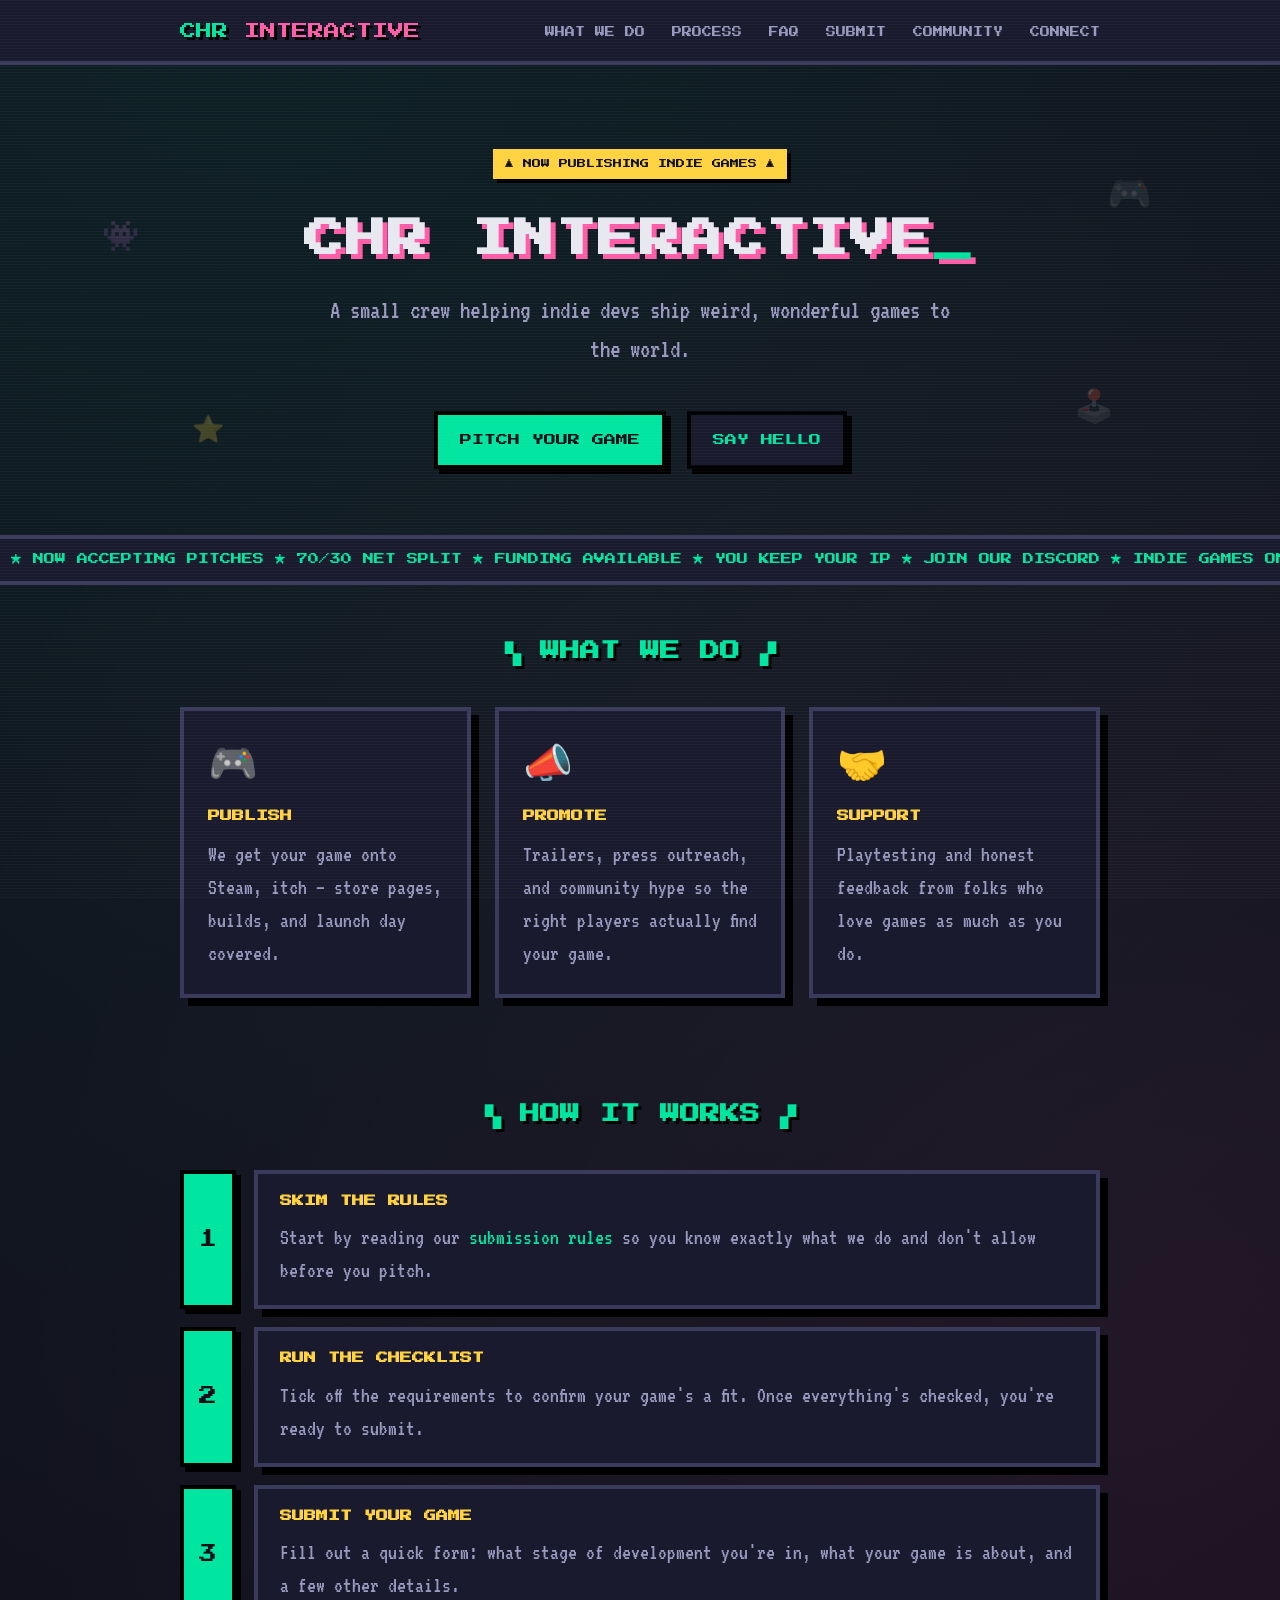
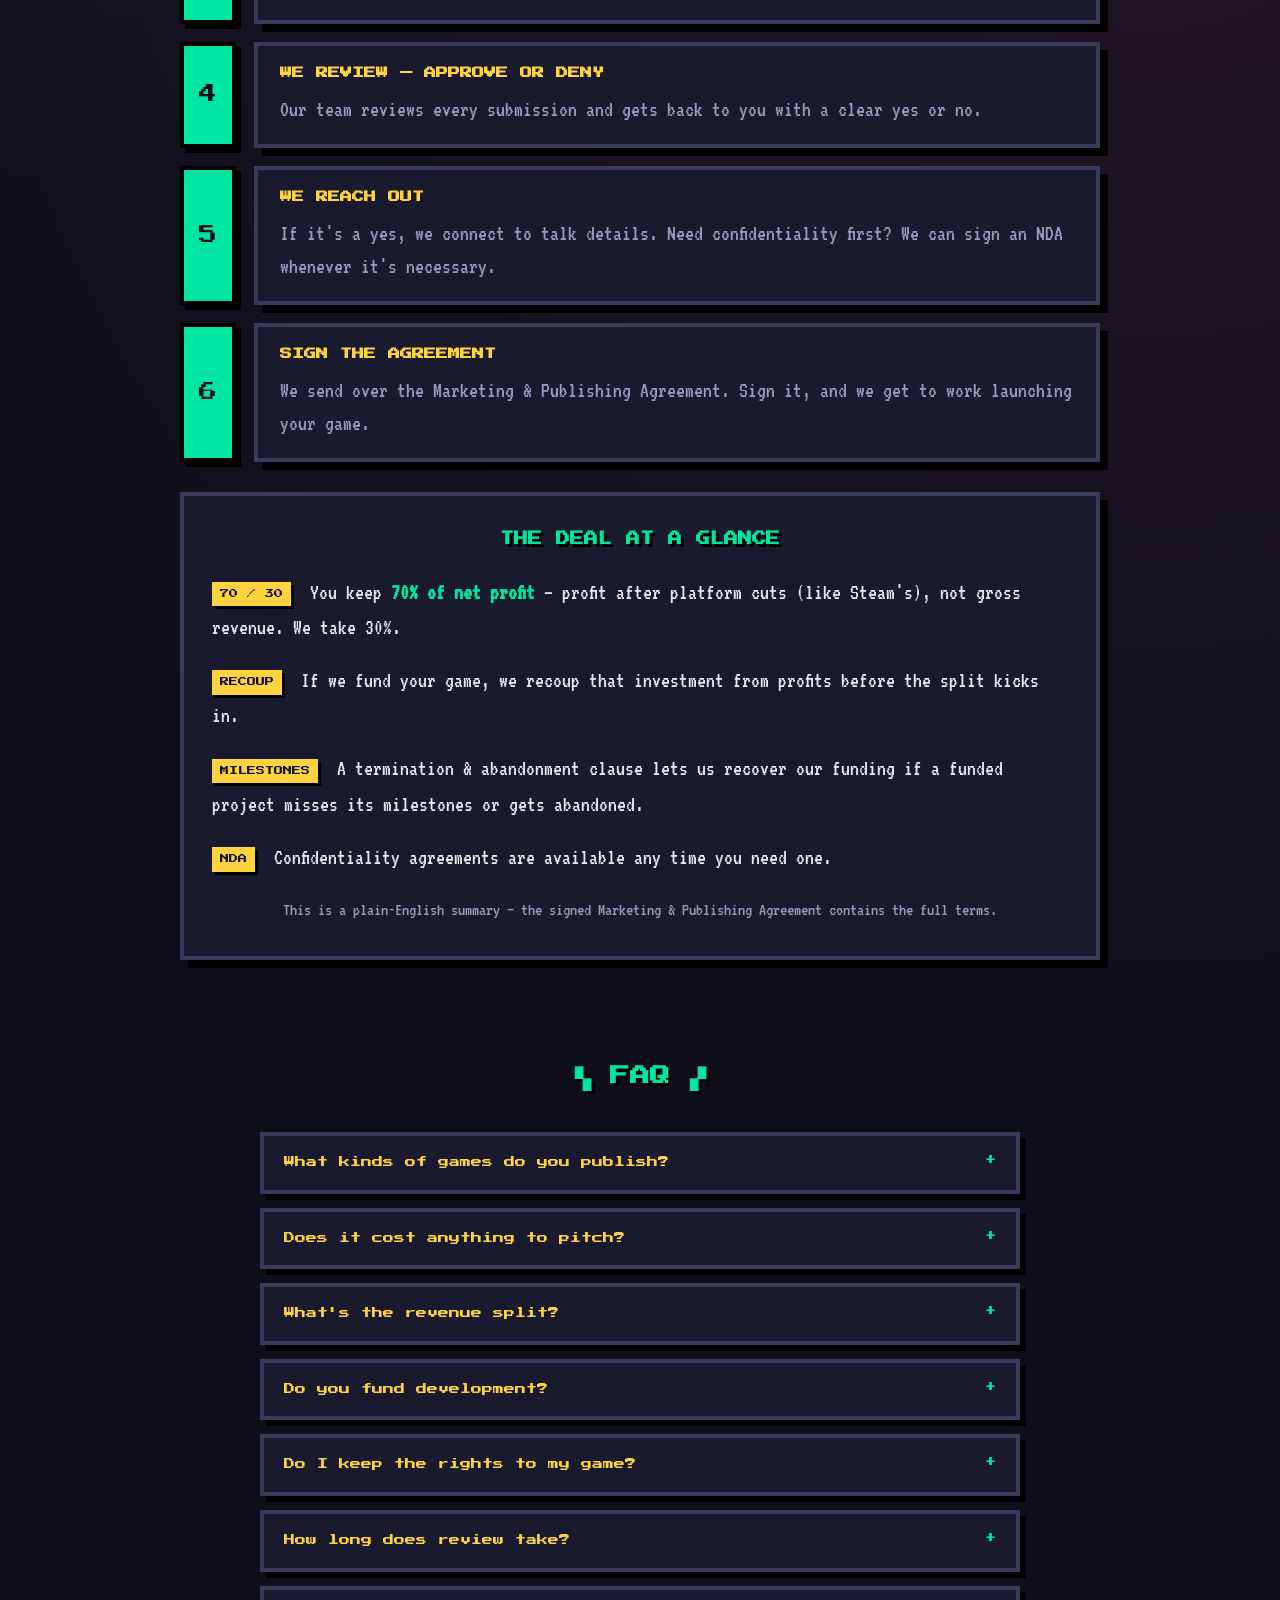
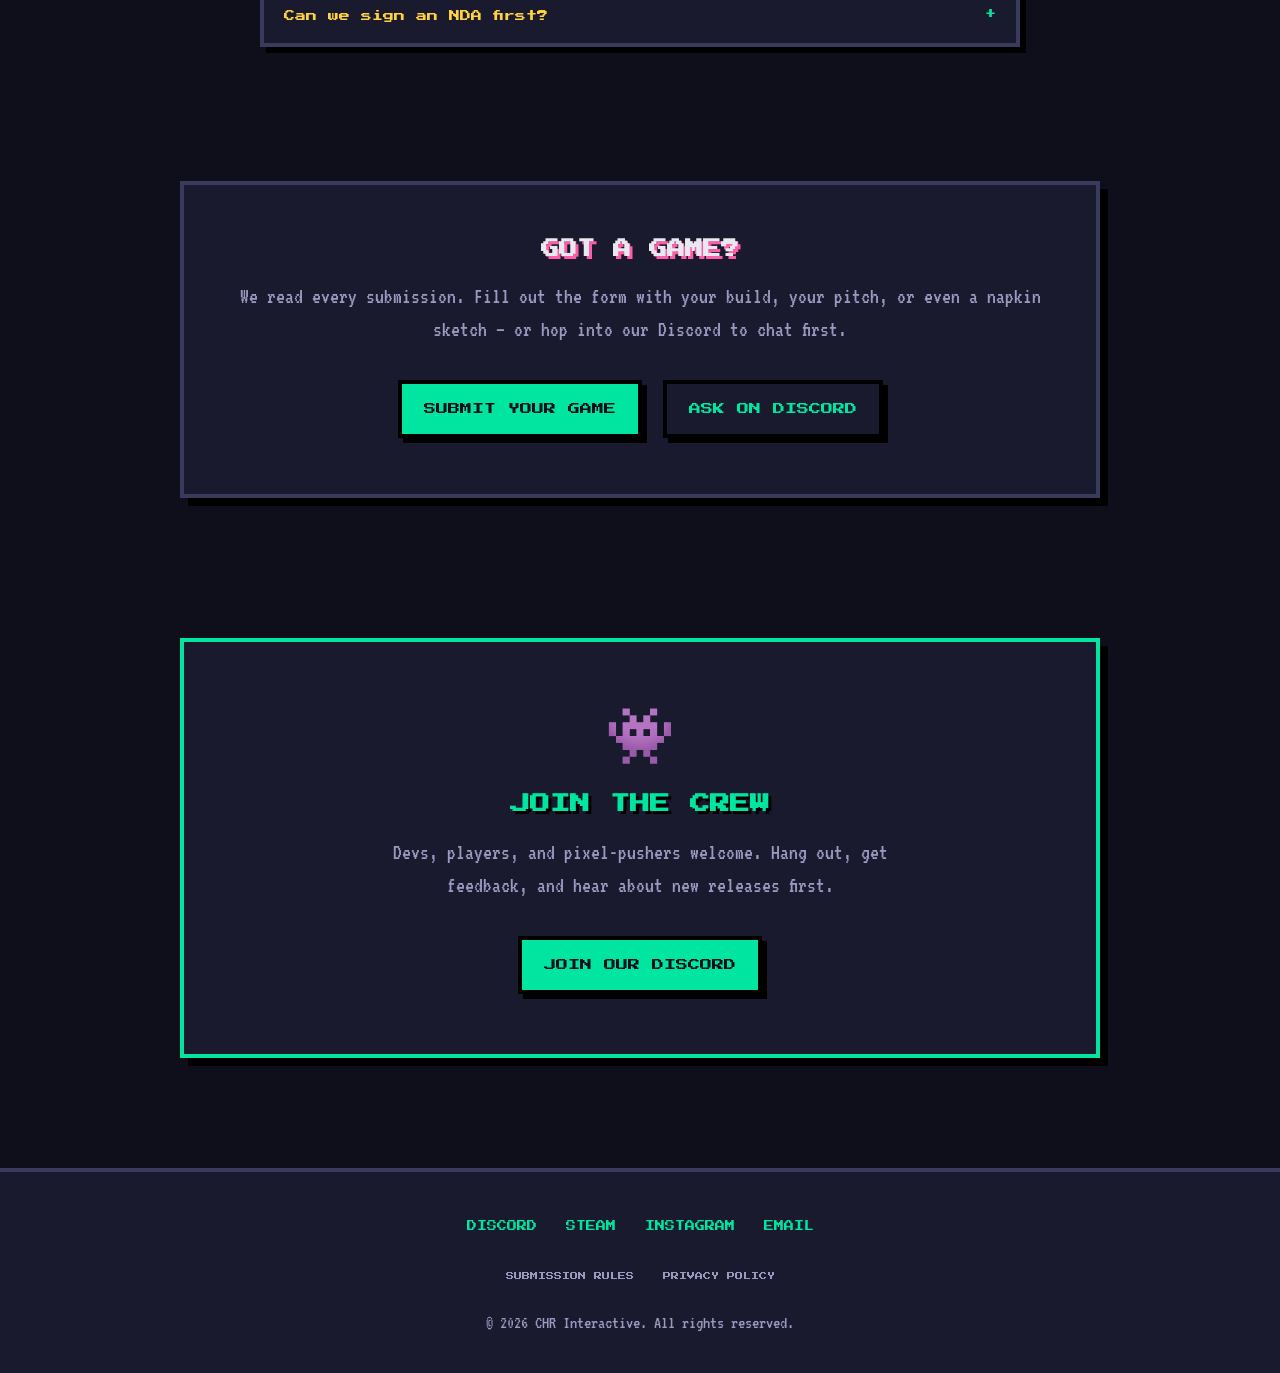
==== commit ab45f3f0: "Remove embedded Discord server widget Keeps the JOIN OUR DISCORD button; drops the raw iframe embed." ====
--- a/index.html
+++ b/index.html
@@ -249,7 +249,6 @@
       <h2>JOIN THE CREW</h2>
       <p>Devs, players, and pixel-pushers welcome. Hang out, get feedback, and hear about new releases first.</p>
       <a class="btn btn-primary" href="https://discord.gg/XTZpM9Cbn4" target="_blank" rel="noopener">JOIN OUR DISCORD</a>
-      <iframe src="https://discord.com/widget?id=1536565482272858194&theme=dark" width="350" height="500" allowtransparency="true" frameborder="0" sandbox="allow-popups allow-popups-to-escape-sandbox allow-same-origin allow-scripts"></iframe>
     </div>
   </div>
 </section>
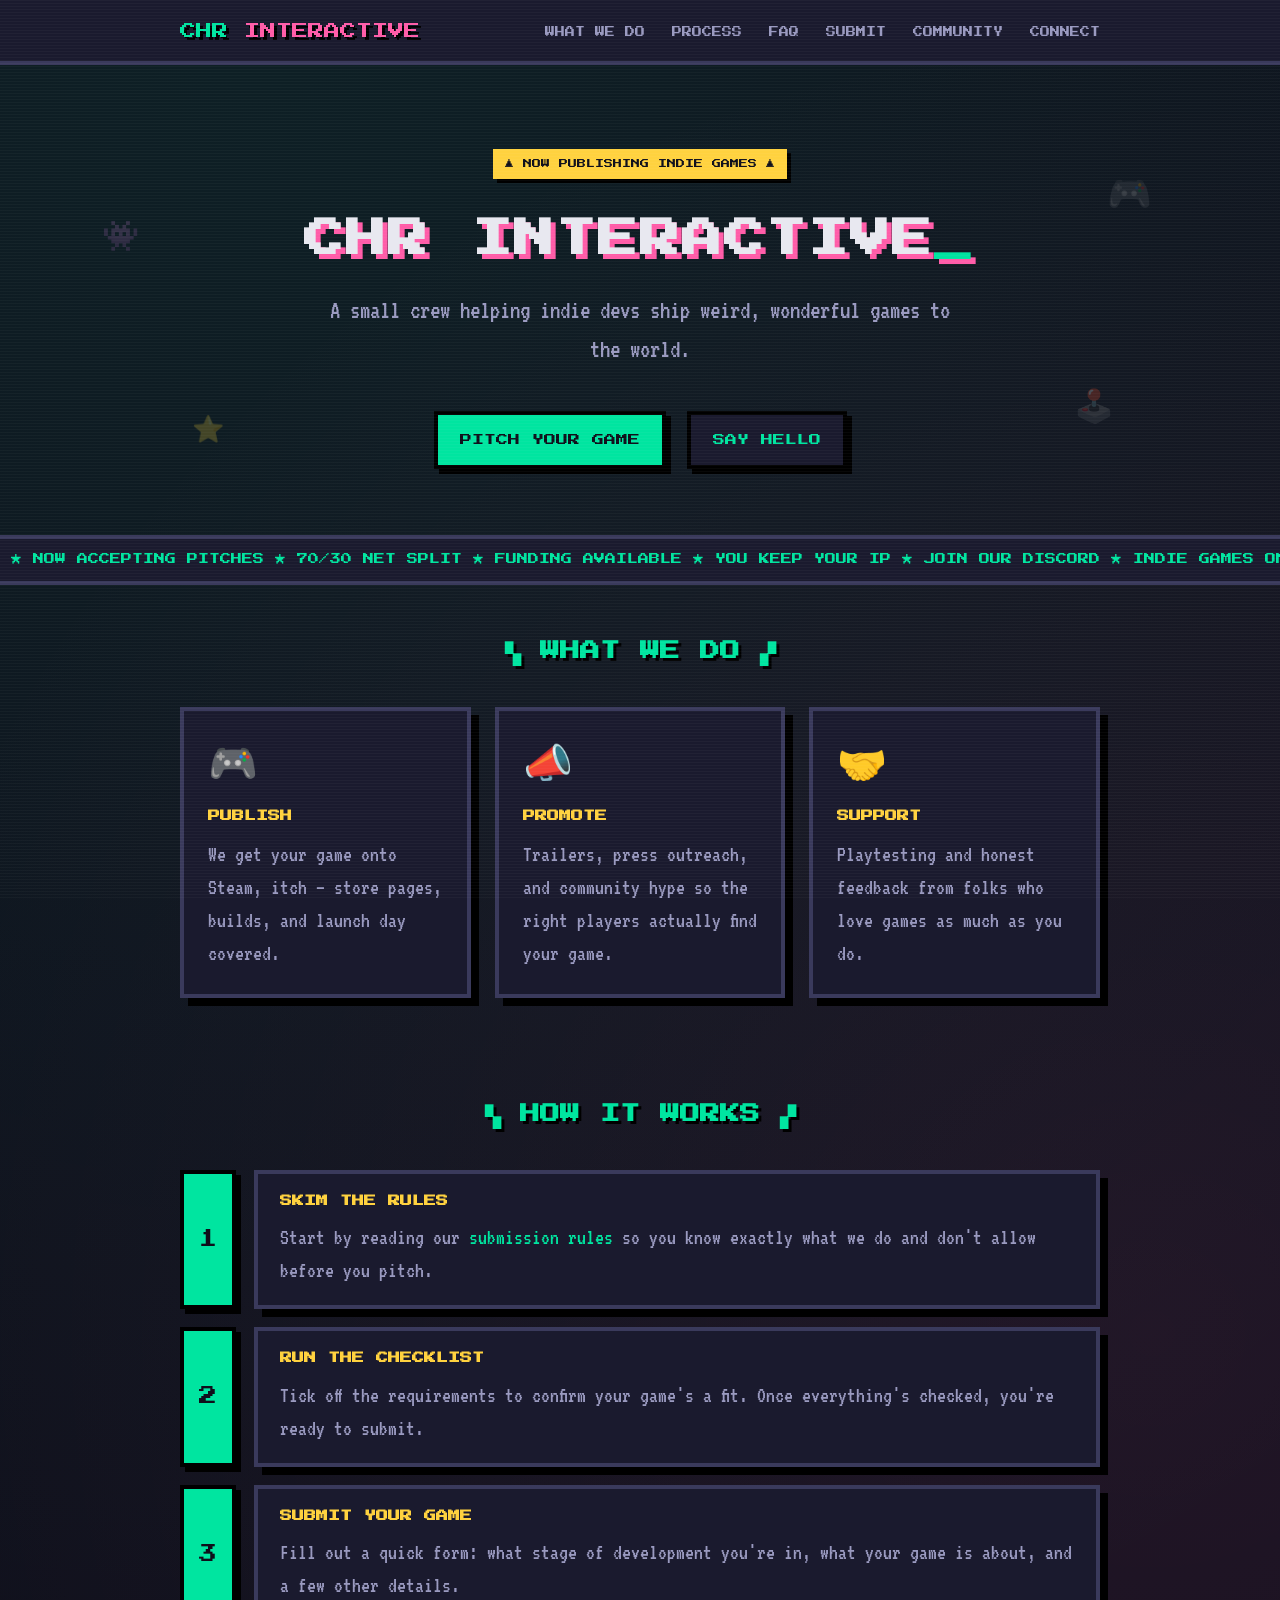
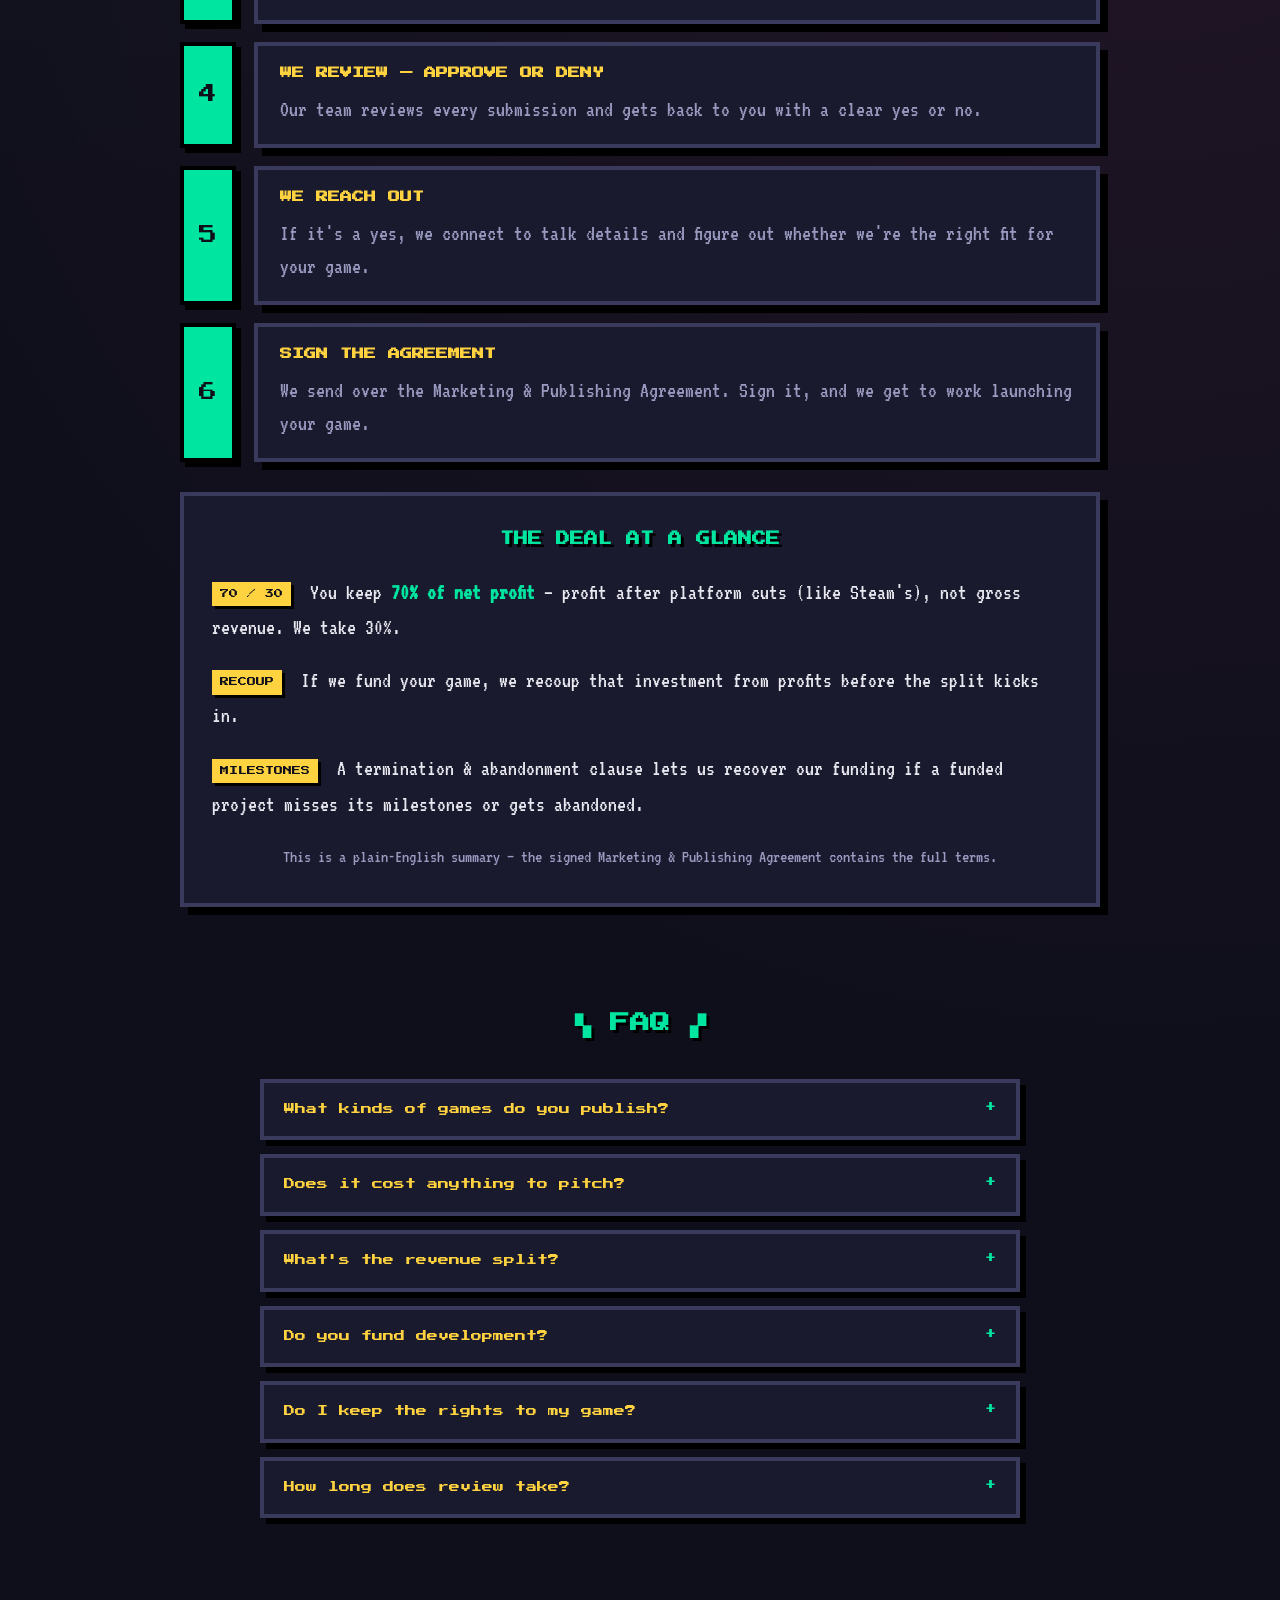
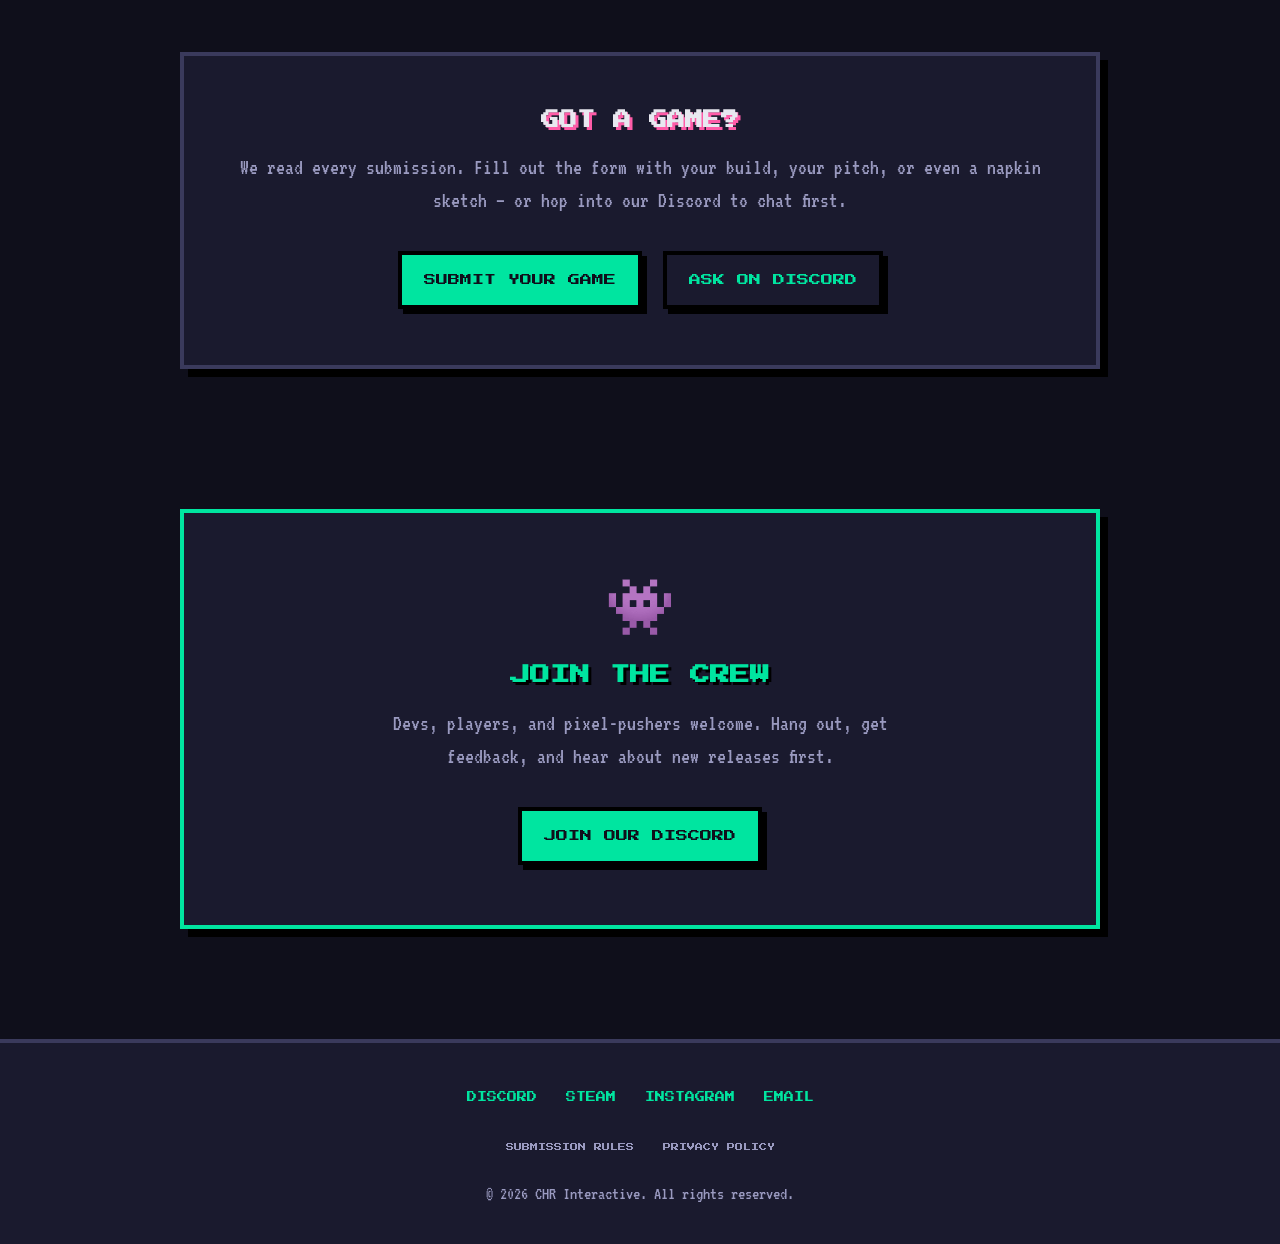
==== commit 8f68bf1c: "Remove funding question and NDA offering - Drop the funding dropdown and NDA checkbox from the submi" ====
--- a/index.html
+++ b/index.html
@@ -63,8 +63,7 @@
     {"@type":"Question","name":"What's the revenue split?","acceptedAnswer":{"@type":"Answer","text":"70/30 in your favor, calculated on net profit — that's after platform cuts (like Steam's 30%), not gross revenue."}},
     {"@type":"Question","name":"Do you fund development?","acceptedAnswer":{"@type":"Answer","text":"Sometimes — it's case by case. If we do fund your game, we recoup that investment from profits before the split kicks in."}},
     {"@type":"Question","name":"Do I keep the rights to my game?","acceptedAnswer":{"@type":"Answer","text":"Yes. You keep ownership of your game and its IP. We handle publishing and marketing under the agreement — we don't take your game from you."}},
-    {"@type":"Question","name":"How long does review take?","acceptedAnswer":{"@type":"Answer","text":"We aim to get back to you within a couple of weeks. Busy stretches can take a little longer, but you'll always hear from us."}},
-    {"@type":"Question","name":"Can we sign an NDA first?","acceptedAnswer":{"@type":"Answer","text":"Absolutely. Flag it on your submission and we'll sort out a confidentiality agreement before you share anything sensitive."}}
+    {"@type":"Question","name":"How long does review take?","acceptedAnswer":{"@type":"Answer","text":"We aim to get back to you within a couple of weeks. Busy stretches can take a little longer, but you'll always hear from us."}}
   ]
 }
 </script>
@@ -170,7 +169,7 @@
         <div class="step-num">5</div>
         <div class="panel step-body">
           <h3>WE REACH OUT</h3>
-          <p>If it's a yes, we connect to talk details. Need confidentiality first? We can sign an NDA whenever it's necessary.</p>
+          <p>If it's a yes, we connect to talk details and figure out whether we're the right fit for your game.</p>
         </div>
       </li>
       <li class="step">
@@ -188,7 +187,6 @@
         <li><span class="tag">70 / 30</span> You keep <b>70% of net profit</b> &mdash; profit after platform cuts (like Steam's), not gross revenue. We take 30%.</li>
         <li><span class="tag">RECOUP</span> If we fund your game, we recoup that investment from profits before the split kicks in.</li>
         <li><span class="tag">MILESTONES</span> A termination &amp; abandonment clause lets us recover our funding if a funded project misses its milestones or gets abandoned.</li>
-        <li><span class="tag">NDA</span> Confidentiality agreements are available any time you need one.</li>
       </ul>
       <p class="fineprint">This is a plain-English summary &mdash; the signed Marketing &amp; Publishing Agreement contains the full terms.</p>
     </div>
@@ -222,10 +220,6 @@
       <details class="faq-item">
         <summary>How long does review take?</summary>
         <p>We aim to get back to you within a couple of weeks. Busy stretches can take a little longer, but you'll always hear from us.</p>
-      </details>
-      <details class="faq-item">
-        <summary>Can we sign an NDA first?</summary>
-        <p>Absolutely. Flag it on your submission and we'll sort out a confidentiality agreement before you share anything sensitive.</p>
       </details>
     </div>
   </div>
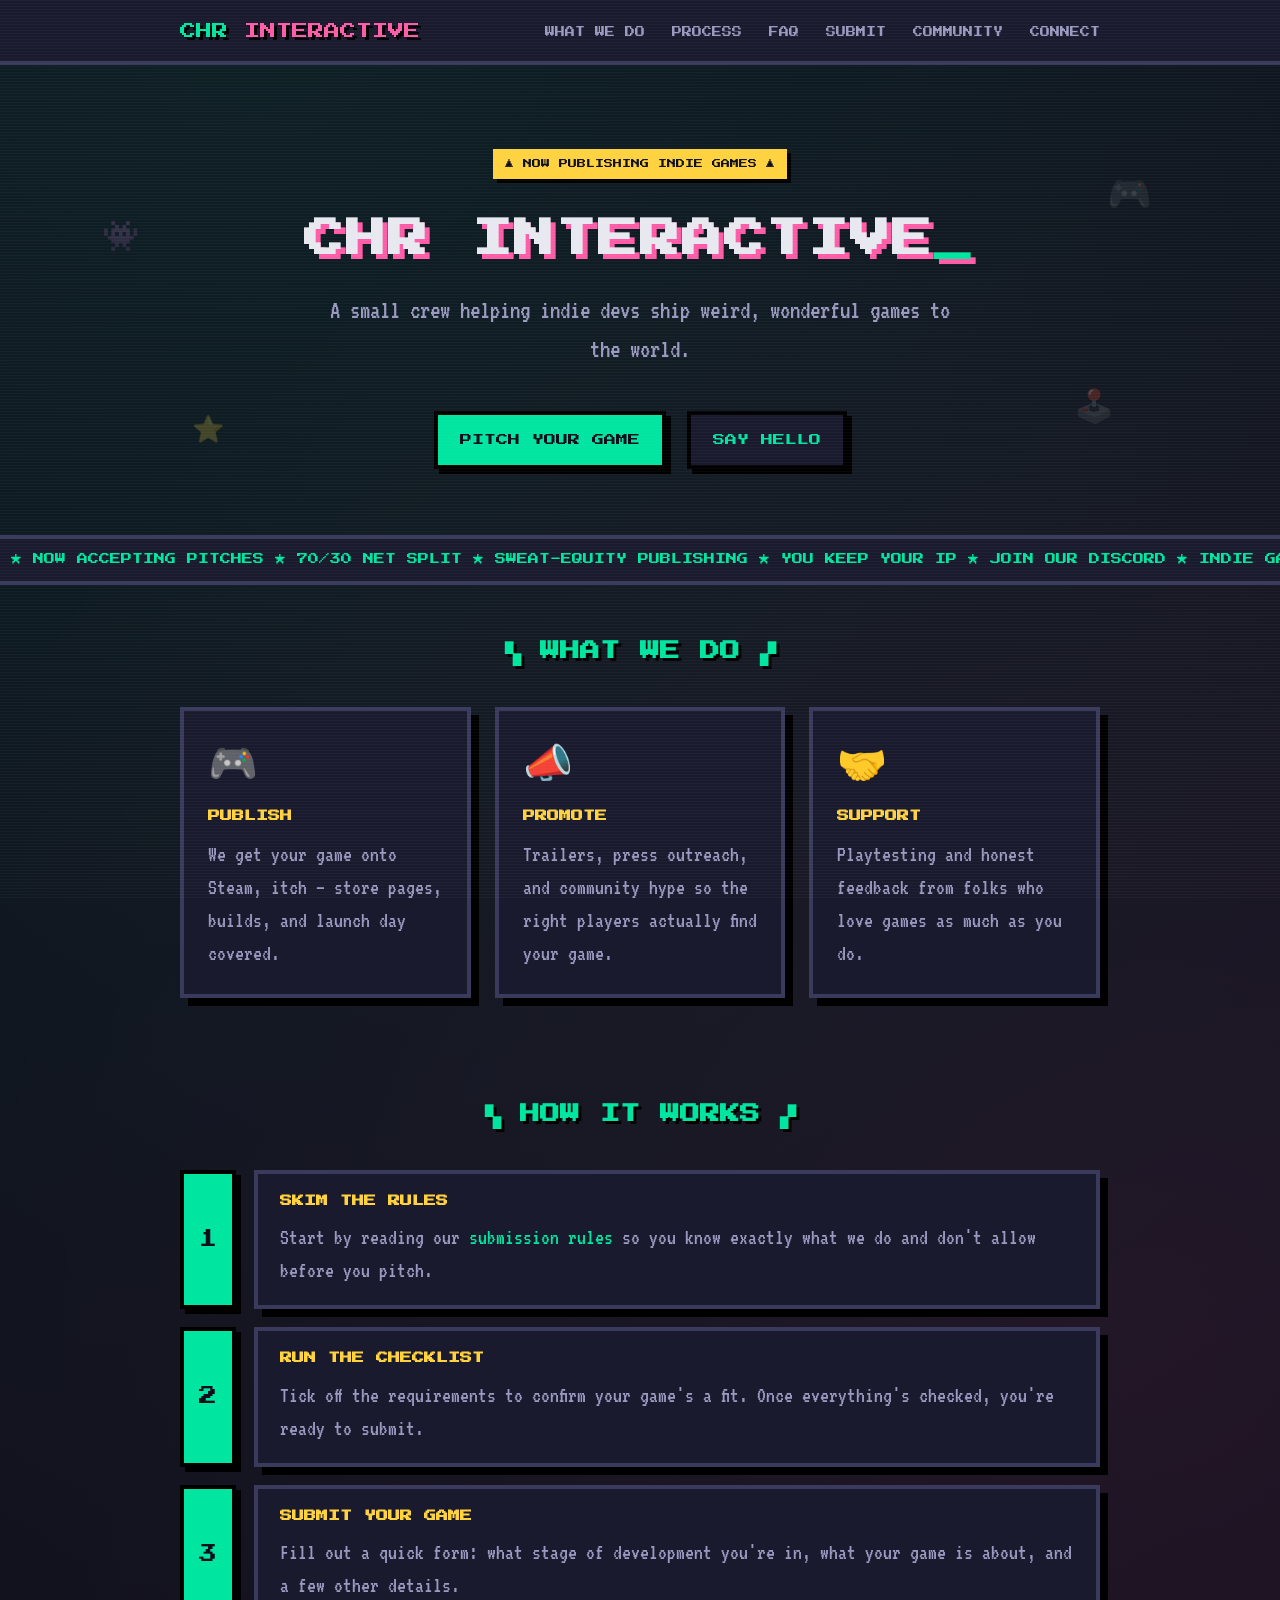
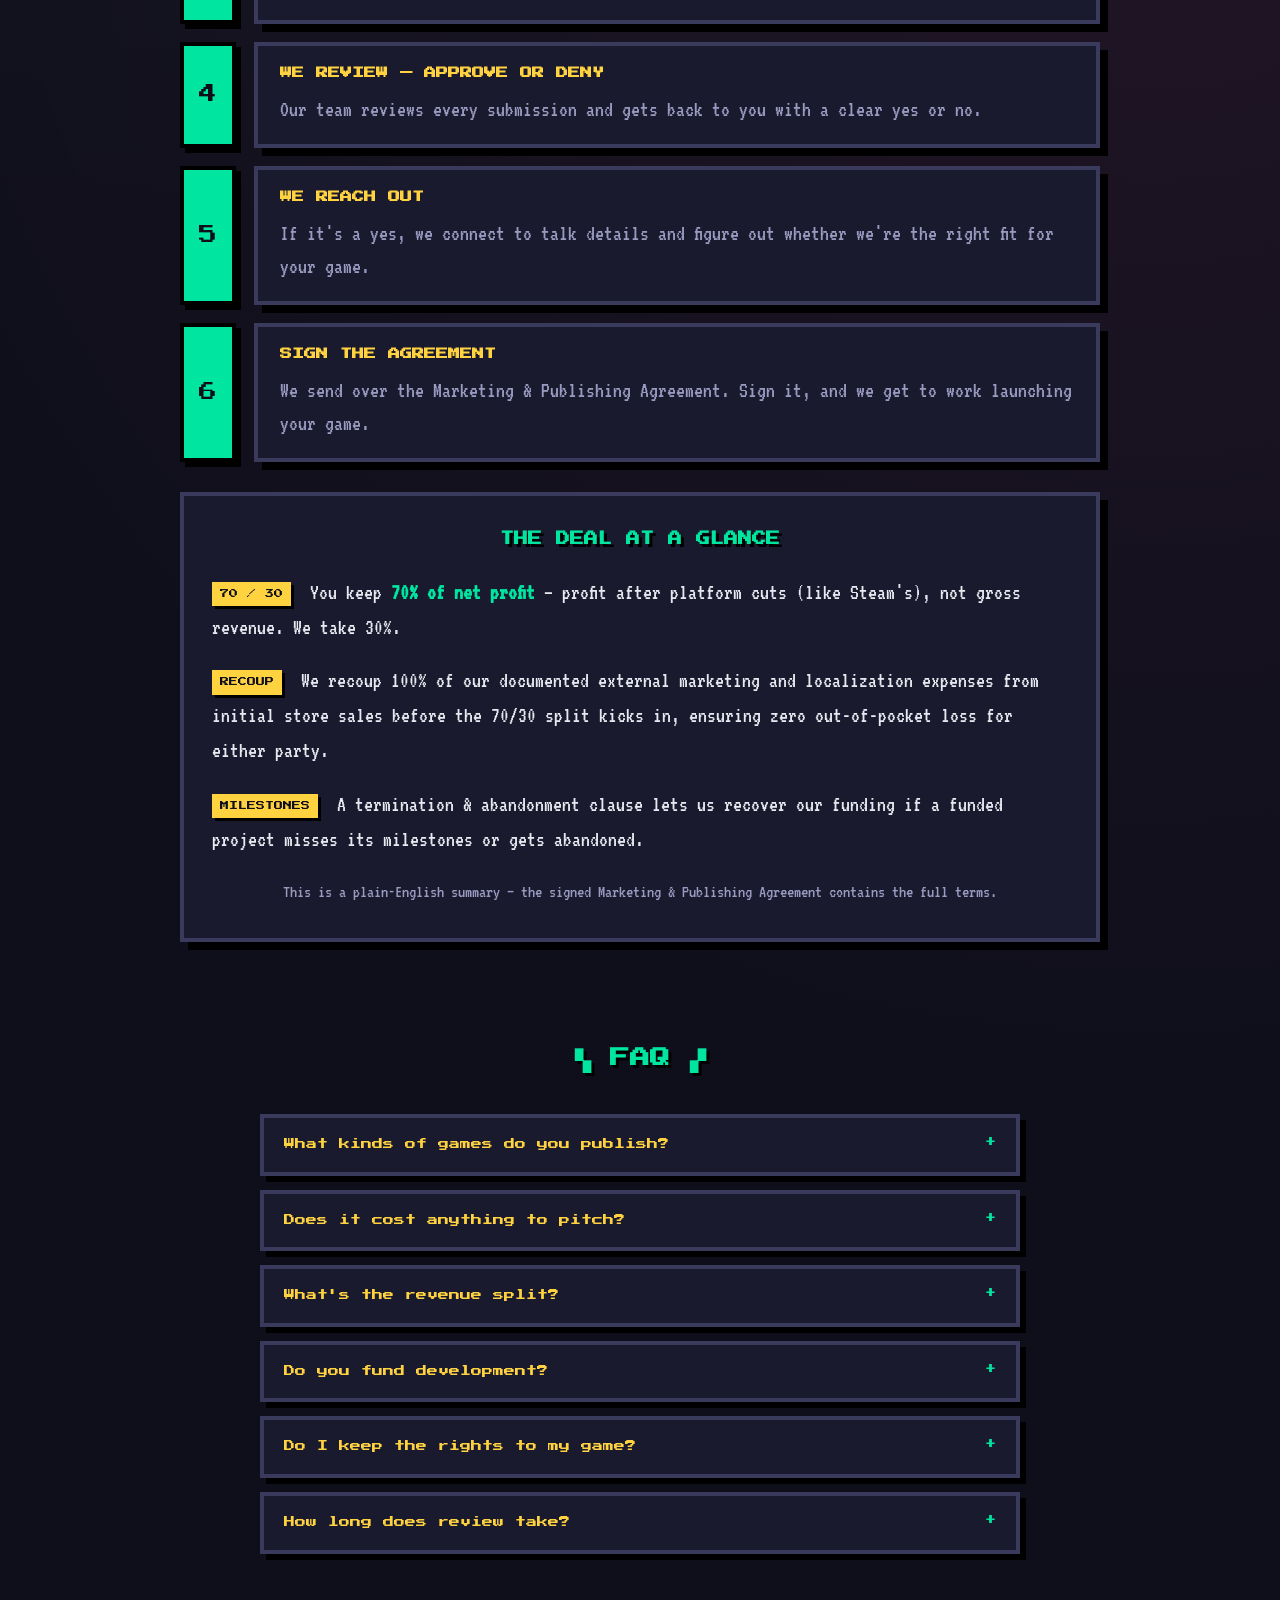
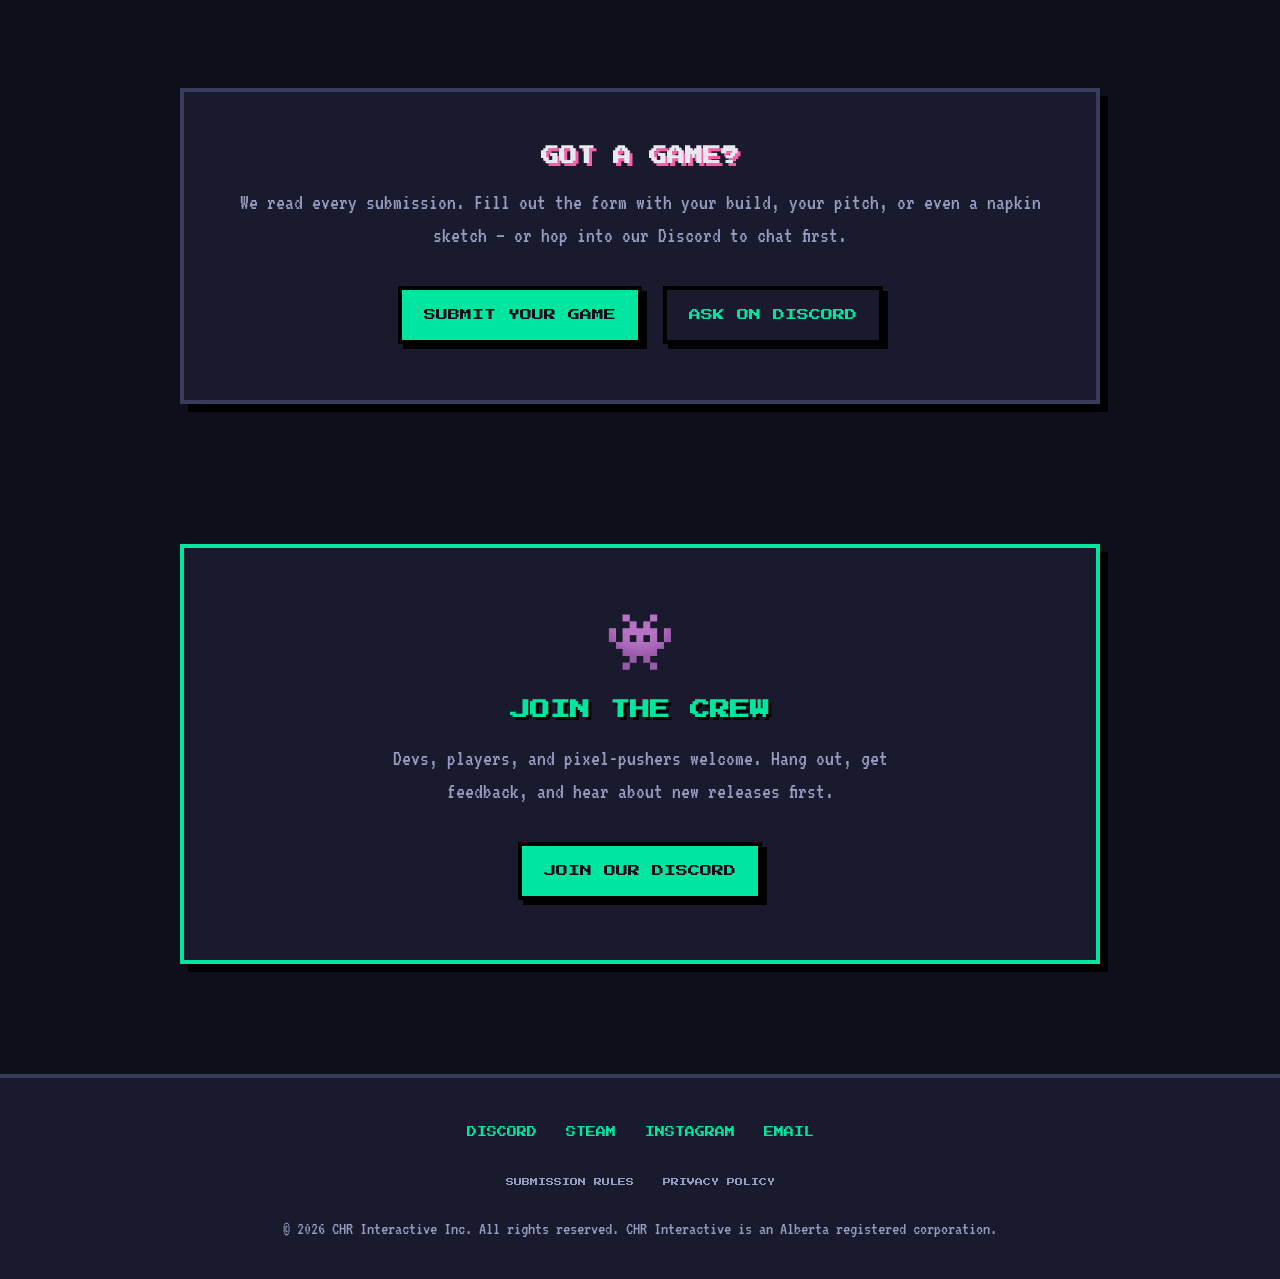
==== commit cfe5360f: "Update legal copy, corporate name, and sweat-equity model - Footer: CHR Interactive Inc., Alberta re" ====
--- a/index.html
+++ b/index.html
@@ -61,7 +61,7 @@
     {"@type":"Question","name":"What kinds of games do you publish?","acceptedAnswer":{"@type":"Answer","text":"Original indie games with a clear hook — any genre. We focus on PC/Steam and itch.io, and we're open to console ports where it makes sense."}},
     {"@type":"Question","name":"Does it cost anything to pitch?","acceptedAnswer":{"@type":"Answer","text":"No. Pitching is completely free, and we read every submission that comes in."}},
     {"@type":"Question","name":"What's the revenue split?","acceptedAnswer":{"@type":"Answer","text":"70/30 in your favor, calculated on net profit — that's after platform cuts (like Steam's 30%), not gross revenue."}},
-    {"@type":"Question","name":"Do you fund development?","acceptedAnswer":{"@type":"Answer","text":"Sometimes — it's case by case. If we do fund your game, we recoup that investment from profits before the split kicks in."}},
+    {"@type":"Question","name":"Do you fund development?","acceptedAnswer":{"@type":"Answer","text":"We specialize in zero-upfront-cost sweat-equity partnerships. Instead of direct funding, we invest our time, marketing expertise, and store optimization skills to build your wishlists, and we help you apply for Canadian digital media grants or external funding streams."}},
     {"@type":"Question","name":"Do I keep the rights to my game?","acceptedAnswer":{"@type":"Answer","text":"Yes. You keep ownership of your game and its IP. We handle publishing and marketing under the agreement — we don't take your game from you."}},
     {"@type":"Question","name":"How long does review take?","acceptedAnswer":{"@type":"Answer","text":"We aim to get back to you within a couple of weeks. Busy stretches can take a little longer, but you'll always hear from us."}}
   ]
@@ -104,8 +104,8 @@
 
 <div class="ticker" aria-hidden="true">
   <div class="ticker-track">
-    <span>&nbsp;★ NOW ACCEPTING PITCHES ★ 70/30 NET SPLIT ★ FUNDING AVAILABLE ★ YOU KEEP YOUR IP ★ JOIN OUR DISCORD ★ INDIE GAMES ONLY ★&nbsp;</span>
-    <span>&nbsp;★ NOW ACCEPTING PITCHES ★ 70/30 NET SPLIT ★ FUNDING AVAILABLE ★ YOU KEEP YOUR IP ★ JOIN OUR DISCORD ★ INDIE GAMES ONLY ★&nbsp;</span>
+    <span>&nbsp;★ NOW ACCEPTING PITCHES ★ 70/30 NET SPLIT ★ SWEAT-EQUITY PUBLISHING ★ YOU KEEP YOUR IP ★ JOIN OUR DISCORD ★ INDIE GAMES ONLY ★&nbsp;</span>
+    <span>&nbsp;★ NOW ACCEPTING PITCHES ★ 70/30 NET SPLIT ★ SWEAT-EQUITY PUBLISHING ★ YOU KEEP YOUR IP ★ JOIN OUR DISCORD ★ INDIE GAMES ONLY ★&nbsp;</span>
   </div>
 </div>
 
@@ -185,7 +185,7 @@
       <h3>THE DEAL AT A GLANCE</h3>
       <ul>
         <li><span class="tag">70 / 30</span> You keep <b>70% of net profit</b> &mdash; profit after platform cuts (like Steam's), not gross revenue. We take 30%.</li>
-        <li><span class="tag">RECOUP</span> If we fund your game, we recoup that investment from profits before the split kicks in.</li>
+        <li><span class="tag">RECOUP</span> We recoup 100% of our documented external marketing and localization expenses from initial store sales before the 70/30 split kicks in, ensuring zero out-of-pocket loss for either party.</li>
         <li><span class="tag">MILESTONES</span> A termination &amp; abandonment clause lets us recover our funding if a funded project misses its milestones or gets abandoned.</li>
       </ul>
       <p class="fineprint">This is a plain-English summary &mdash; the signed Marketing &amp; Publishing Agreement contains the full terms.</p>
@@ -211,7 +211,7 @@
       </details>
       <details class="faq-item">
         <summary>Do you fund development?</summary>
-        <p>Sometimes &mdash; it's case by case. If we do fund your game, we recoup that investment from profits before the split kicks in.</p>
+        <p>We specialize in zero-upfront-cost sweat-equity partnerships. Instead of direct funding, we invest our time, marketing expertise, and store optimization skills to build your wishlists, and we help you apply for Canadian digital media grants or external funding streams.</p>
       </details>
       <details class="faq-item">
         <summary>Do I keep the rights to my game?</summary>
@@ -258,7 +258,7 @@
     <a href="rules.html">SUBMISSION RULES</a>
     <a href="privacy.html">PRIVACY POLICY</a>
   </div>
-  <div class="copy">© 2026 CHR Interactive. All rights reserved.</div>
+  <div class="copy">© 2026 CHR Interactive Inc. All rights reserved. CHR Interactive is an Alberta registered corporation.</div>
 </footer>
 
 <script src="js/site.js" defer></script>
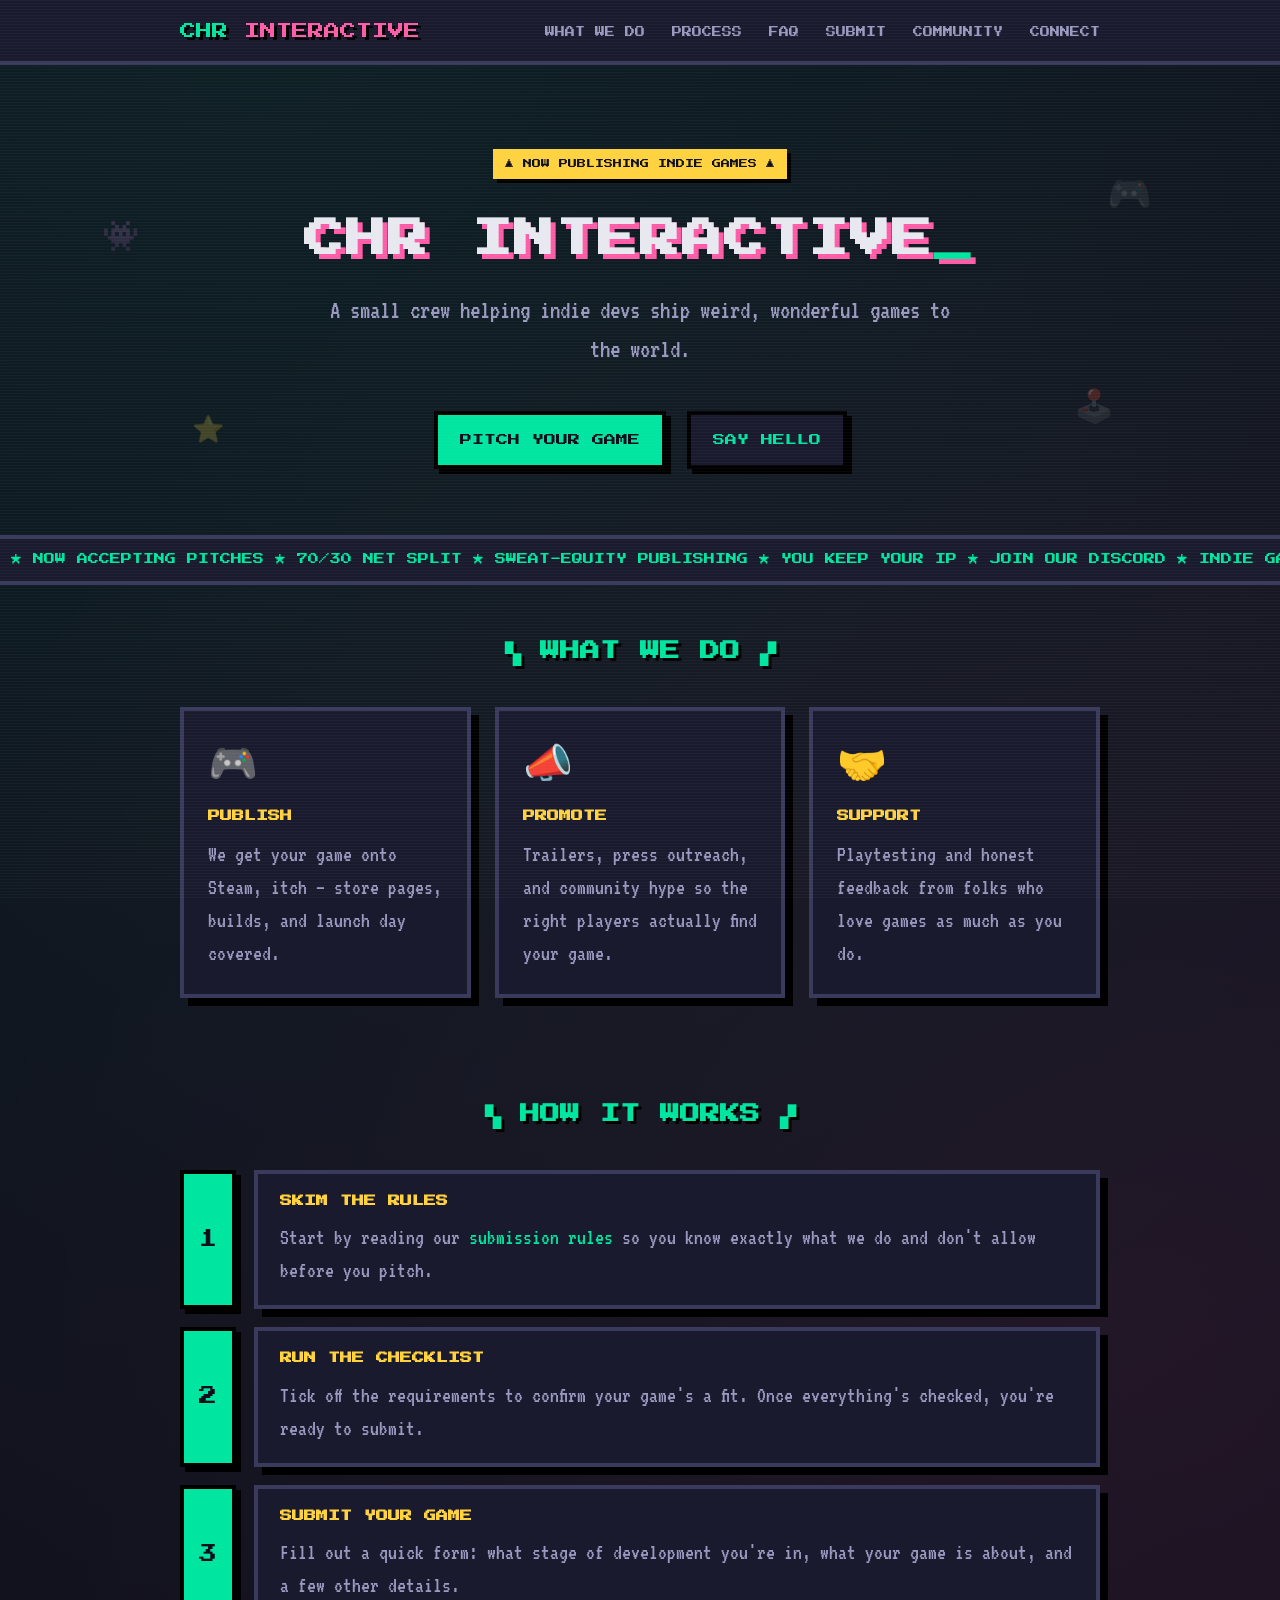
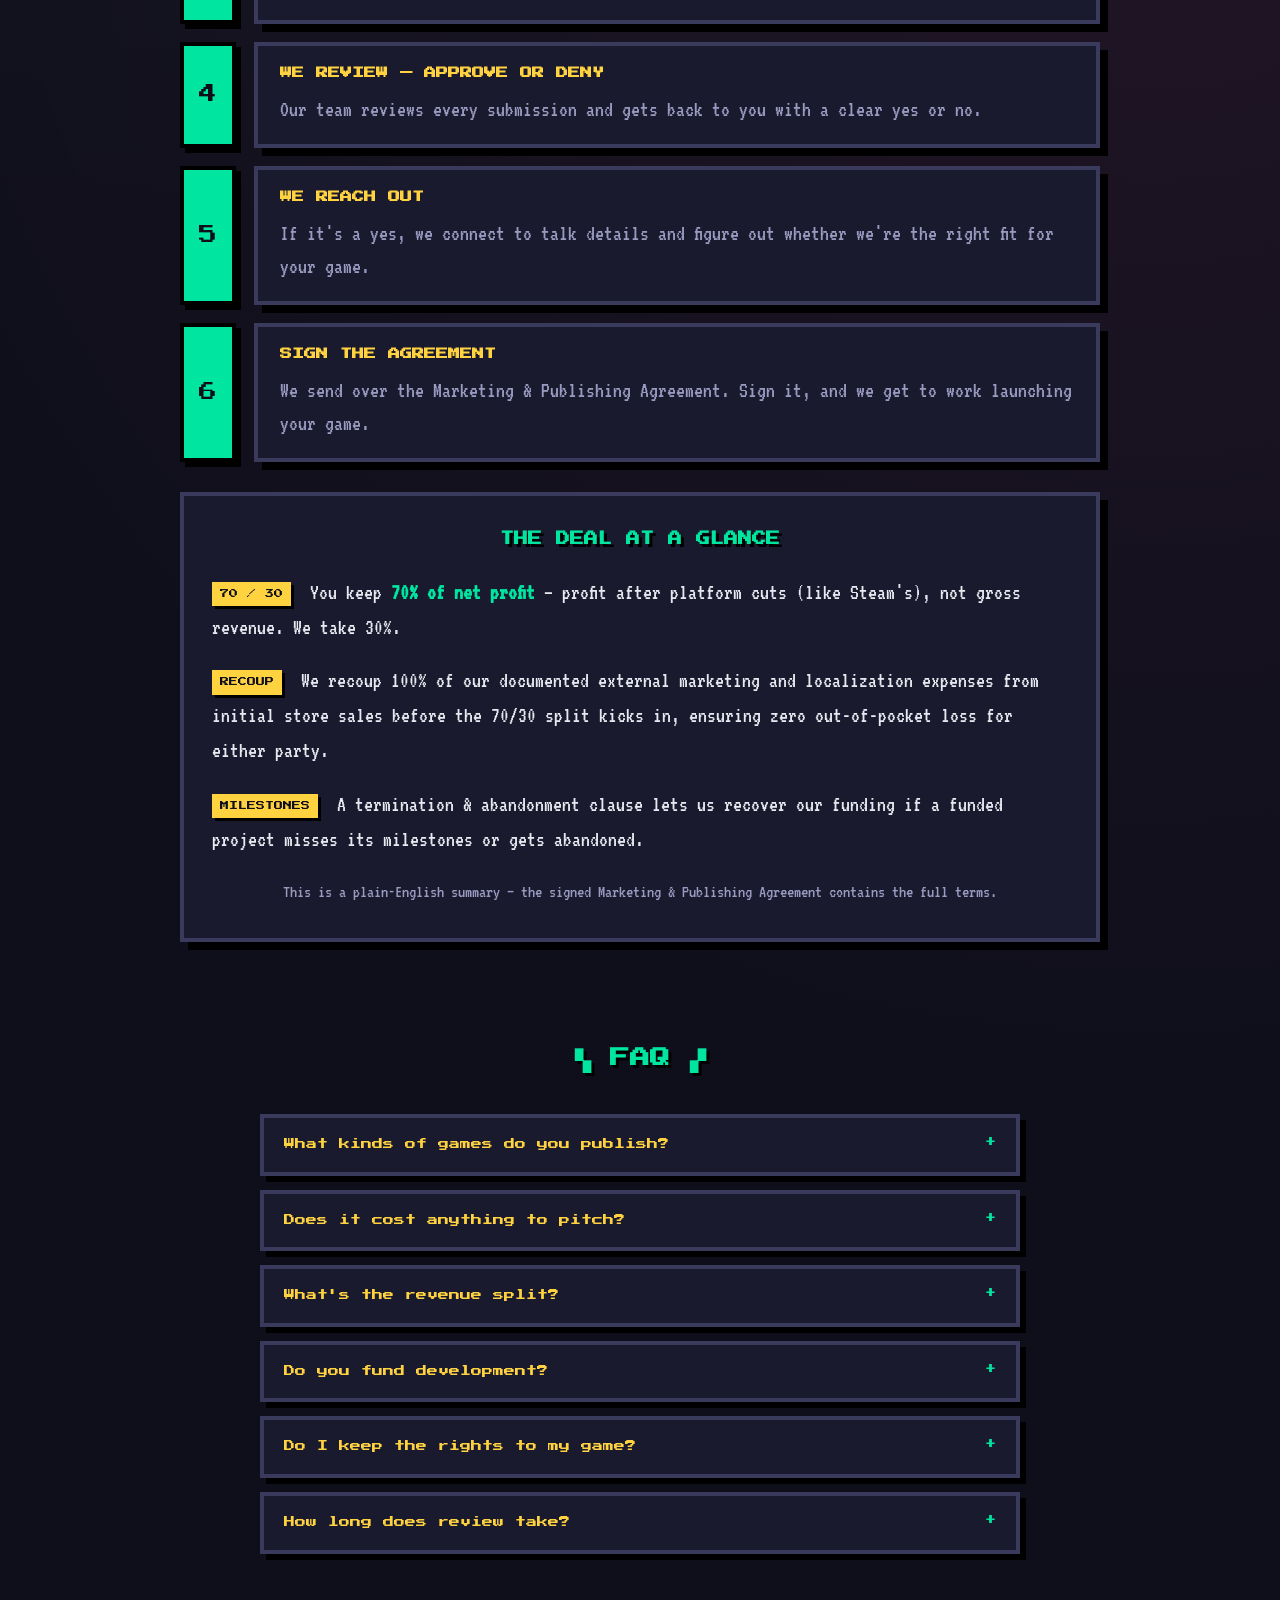
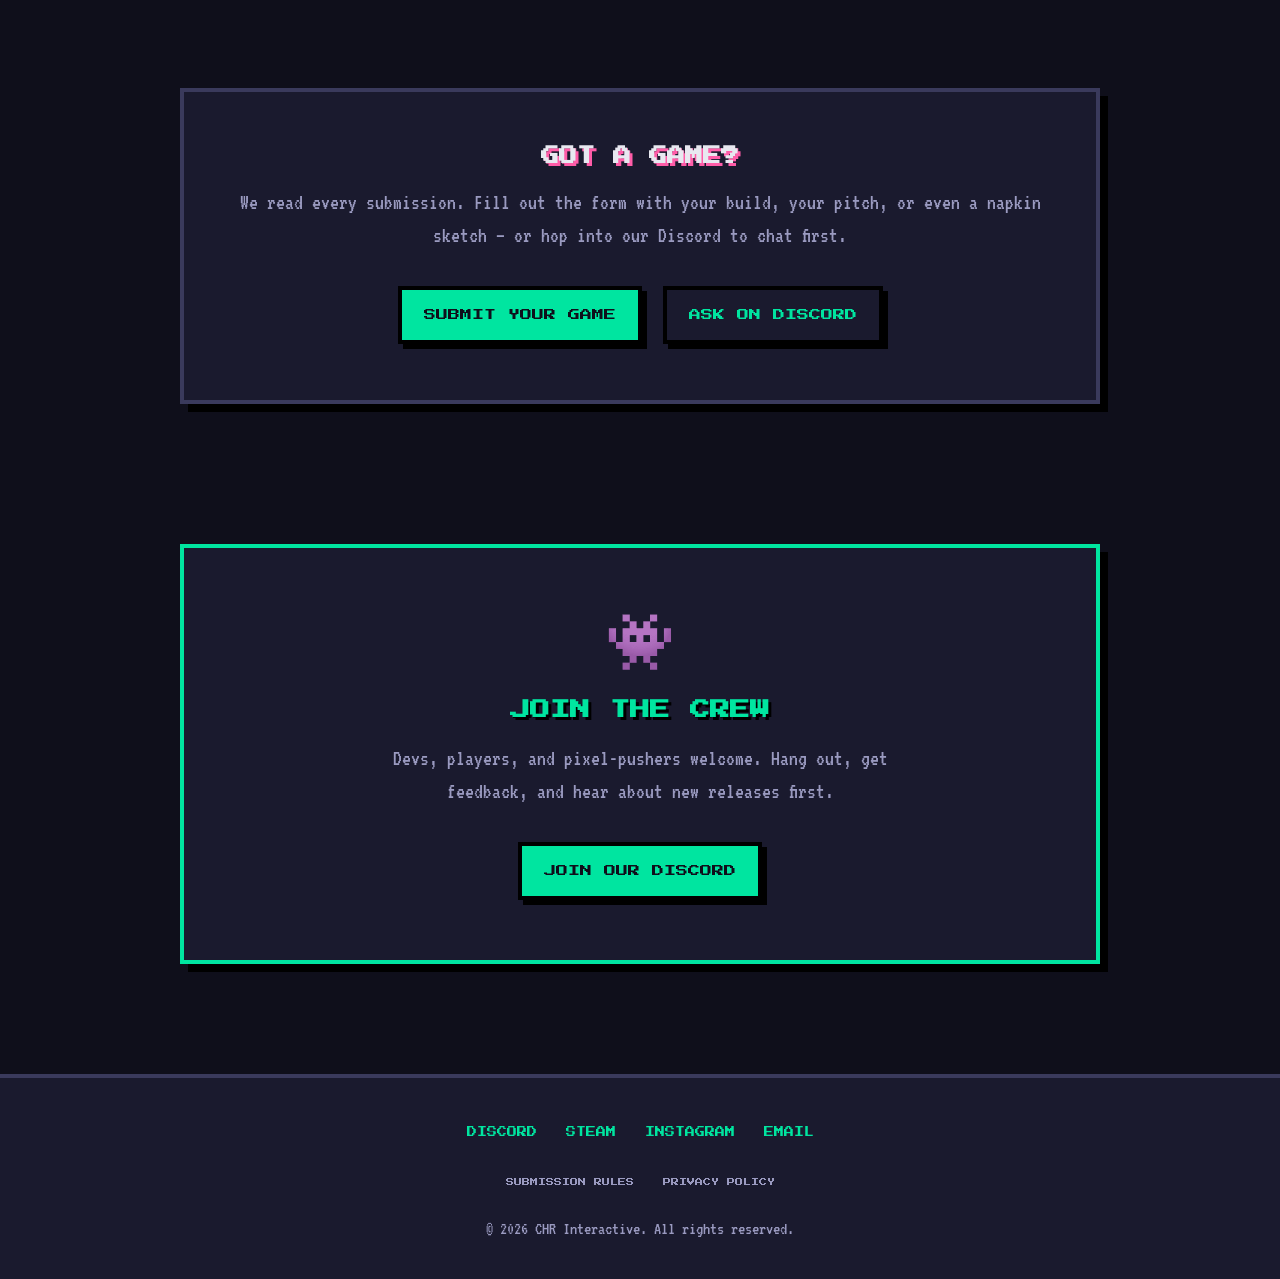
==== commit 931cf8ac: "Revert corporate ("Inc.") claims until incorporation is complete Drops "Inc.", the "Alberta register" ====
--- a/index.html
+++ b/index.html
@@ -258,7 +258,7 @@
     <a href="rules.html">SUBMISSION RULES</a>
     <a href="privacy.html">PRIVACY POLICY</a>
   </div>
-  <div class="copy">© 2026 CHR Interactive Inc. All rights reserved. CHR Interactive is an Alberta registered corporation.</div>
+  <div class="copy">© 2026 CHR Interactive. All rights reserved.</div>
 </footer>
 
 <script src="js/site.js" defer></script>
